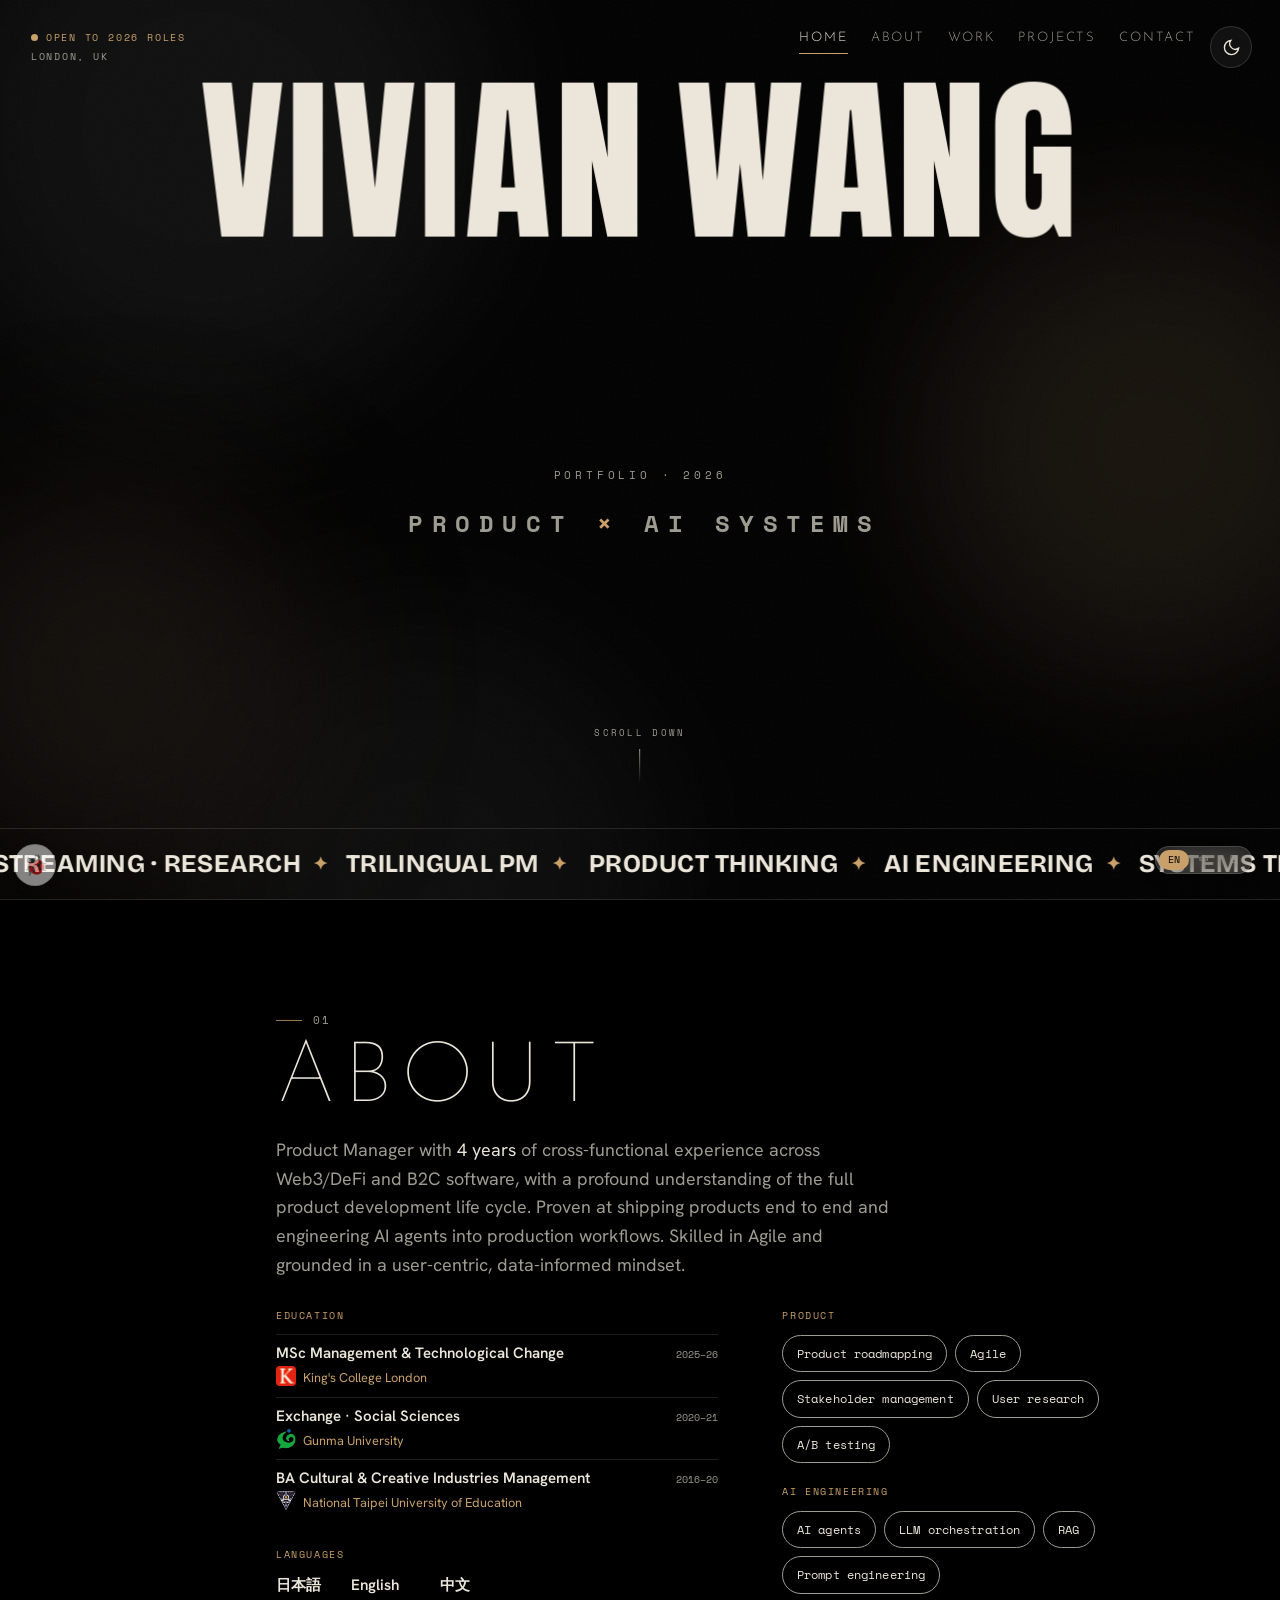
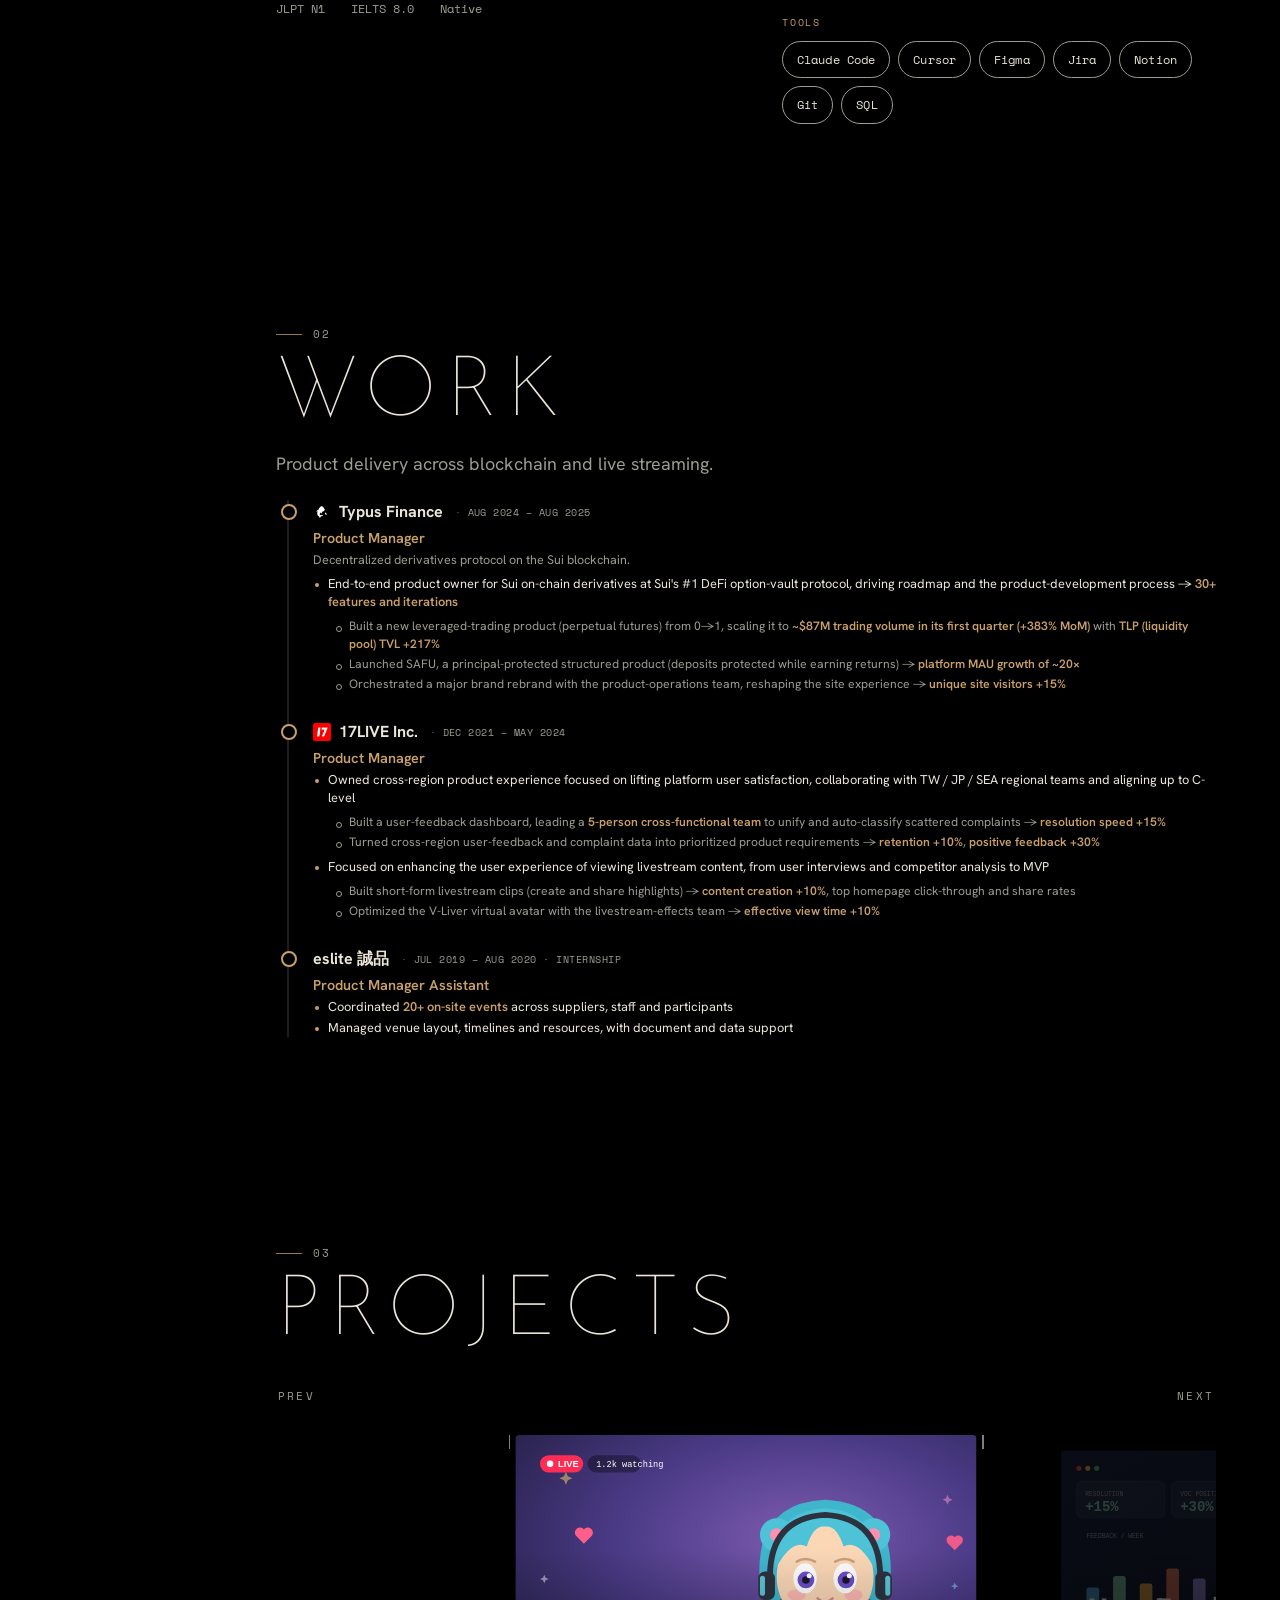
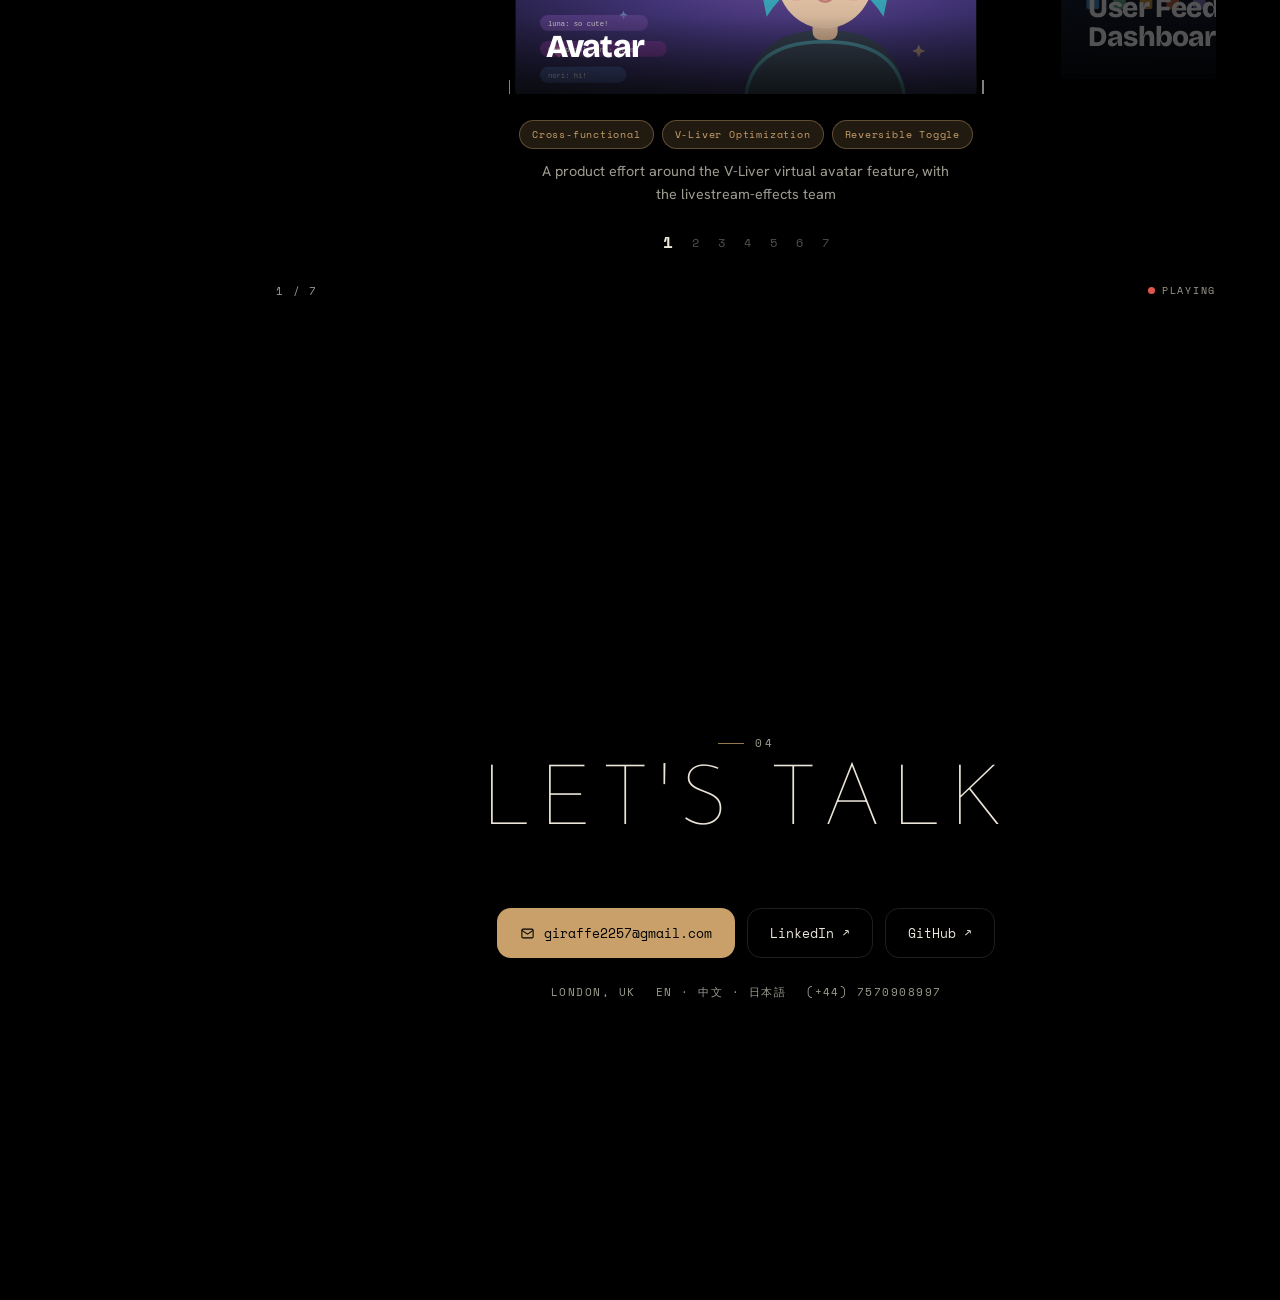
==== index.html @ 8392d5d9 "Initial commit: Vivian Wang portfolio site Co-Authored-By: Claude Opus 4.8 (1M context) <noreply@ant" ====
<!DOCTYPE html>
<html lang="en">
<head>
<meta charset="UTF-8" />
<meta http-equiv="refresh" content="0; url=index-c.html" />
<link rel="canonical" href="index-c.html" />
<title>Vivian Wang — Product Manager</title>
<script>location.replace('index-c.html' + location.search + location.hash);</script>
</head>
<body>
<p>Redirecting to <a href="index-c.html">Vivian Wang · Portfolio</a>…</p>
</body>
</html>
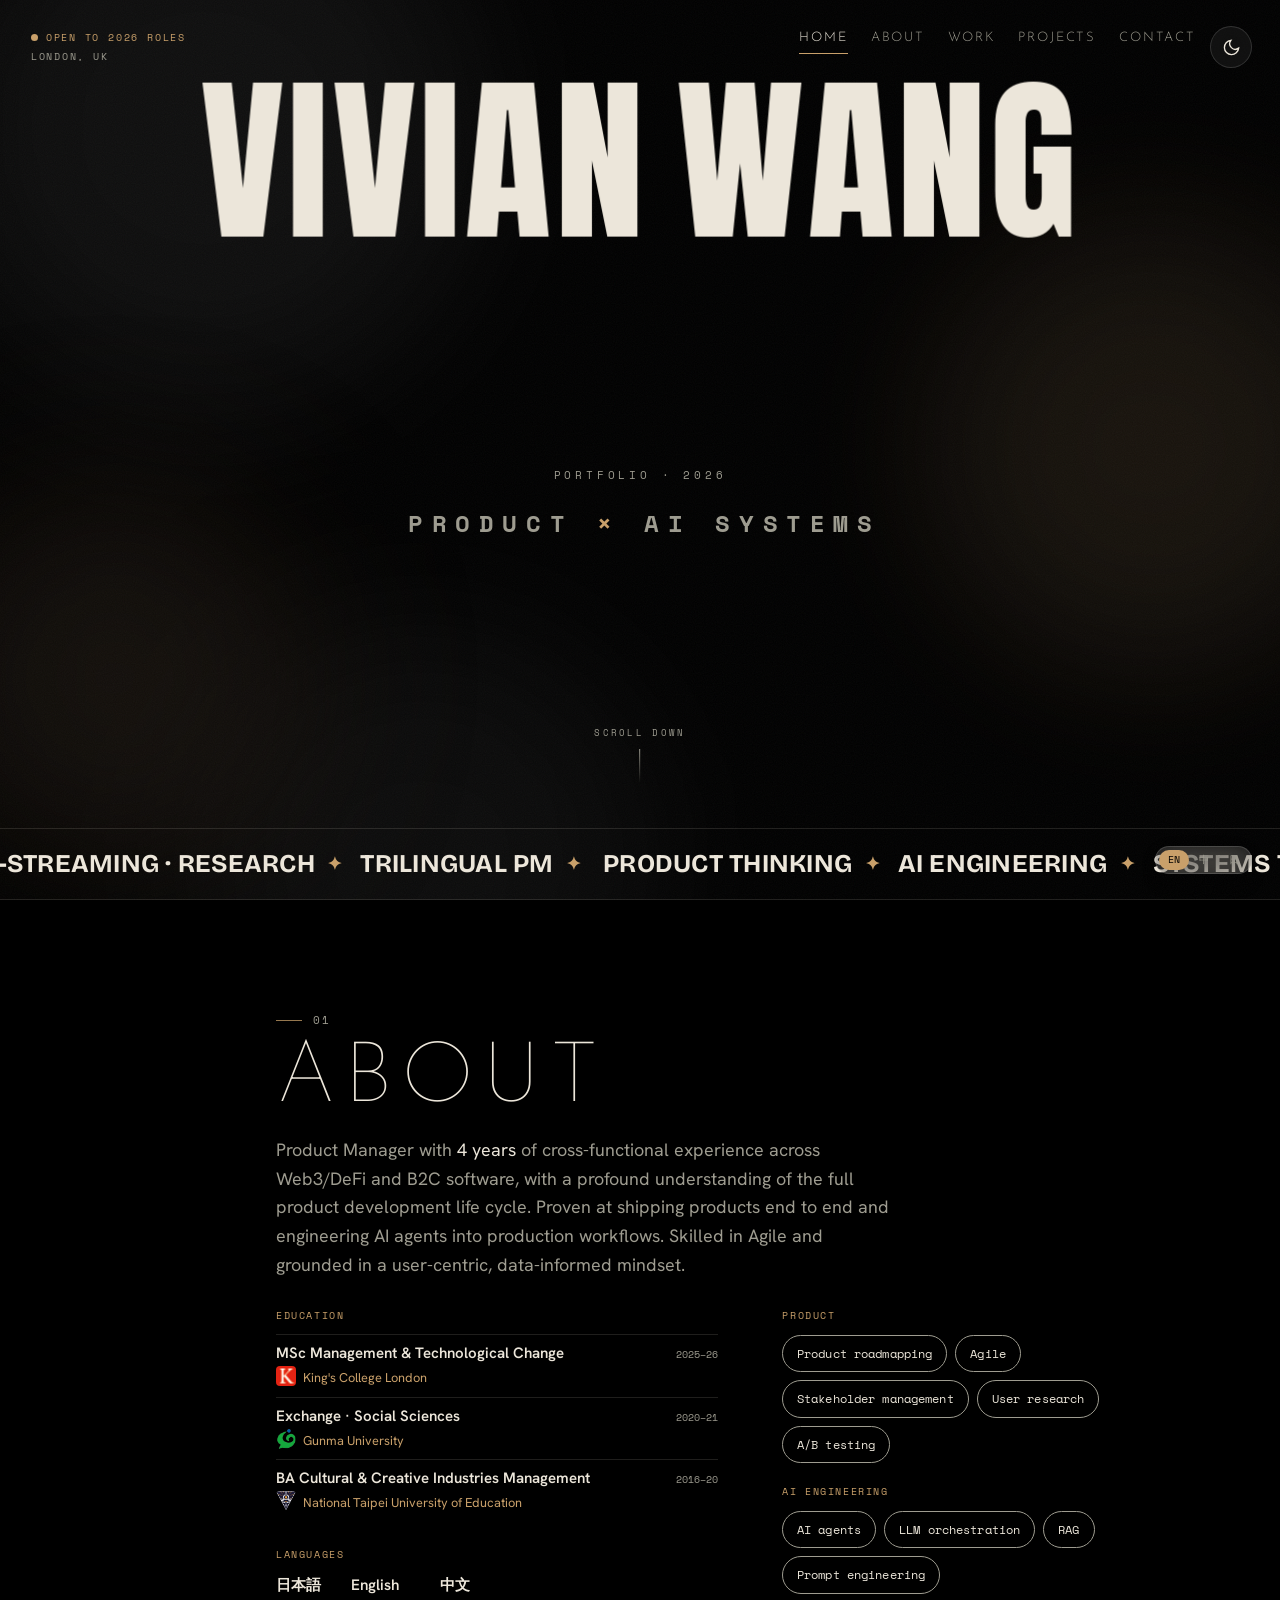
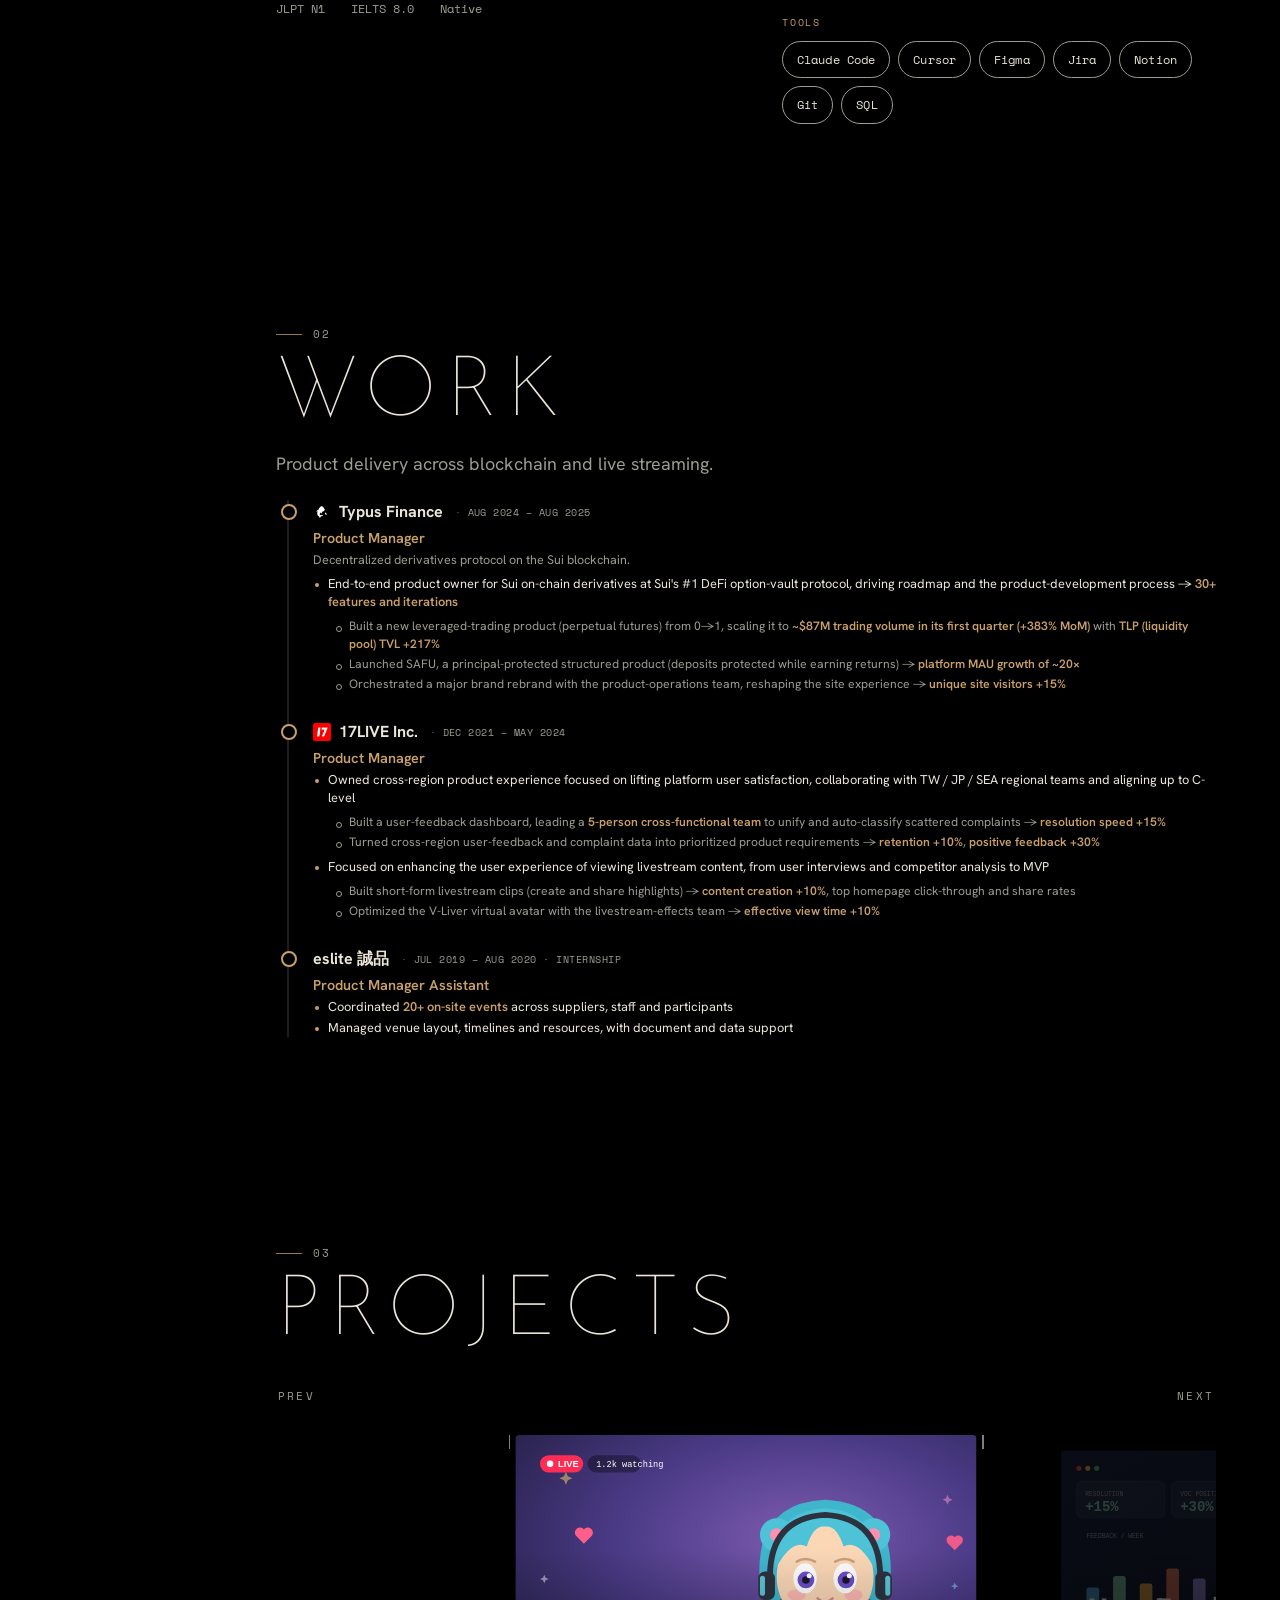
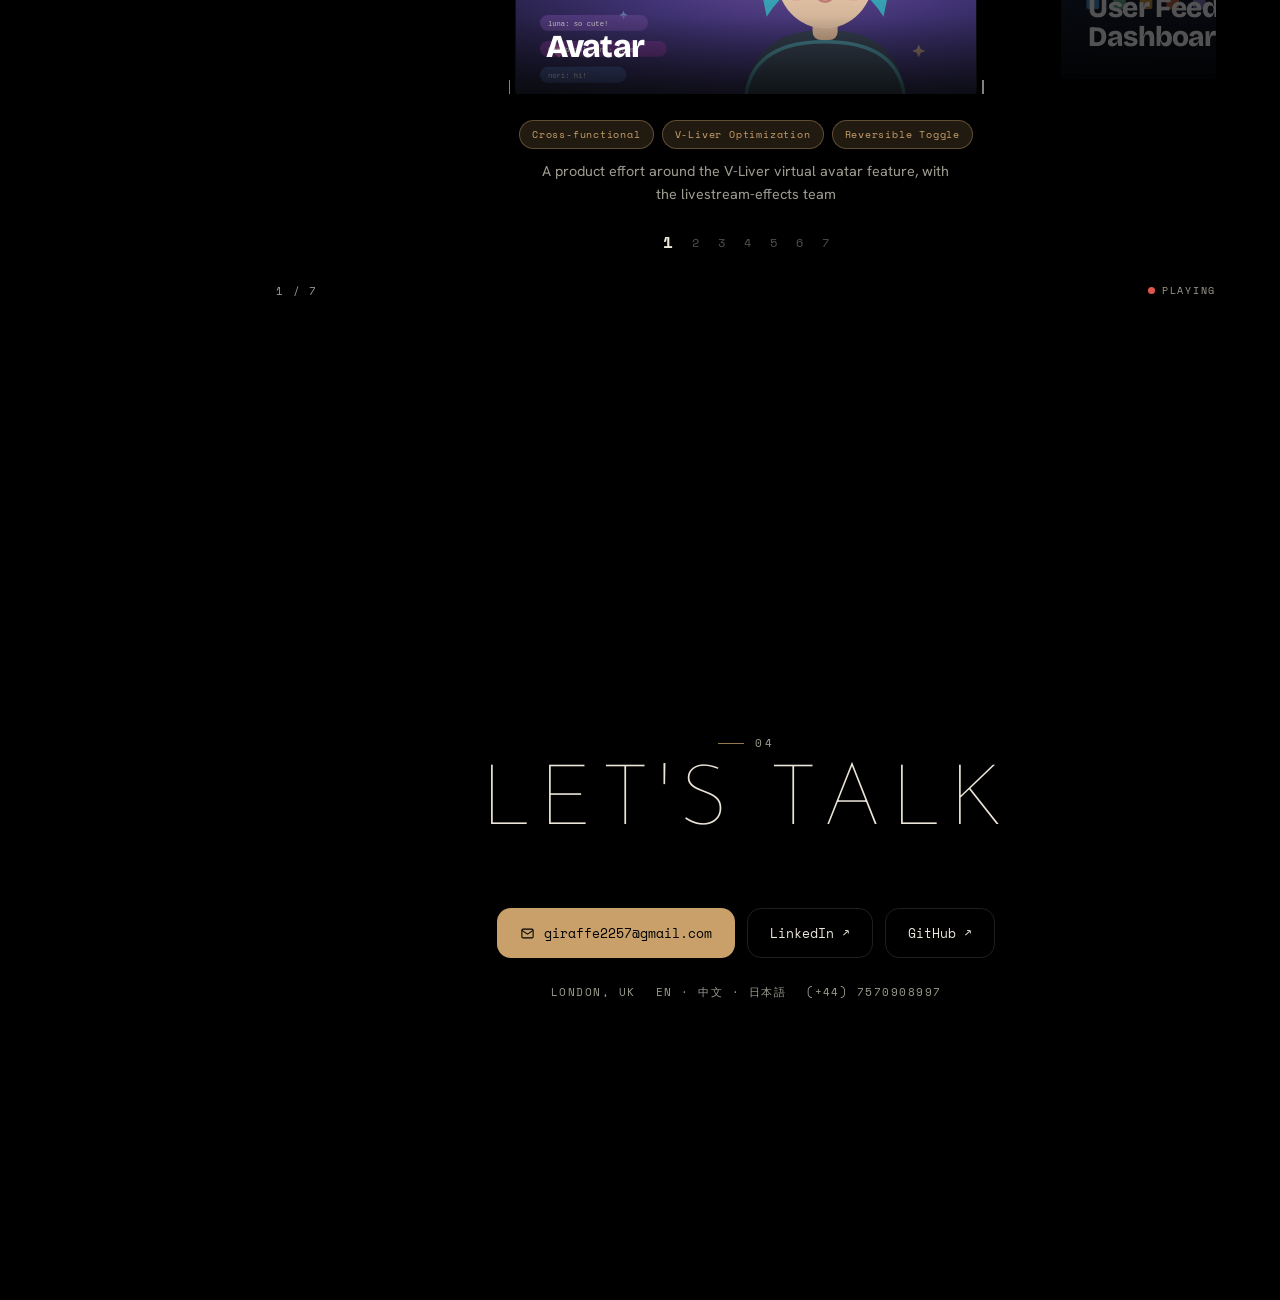
==== commit 02984f0a: "Serve homepage at clean root URL (index.html = home; index-c.html redirects) Co-Authored-By: Claude " ====
--- a/index.html
+++ b/index.html
@@ -2,12 +2,224 @@
 <html lang="en">
 <head>
 <meta charset="UTF-8" />
-<meta http-equiv="refresh" content="0; url=index-c.html" />
-<link rel="canonical" href="index-c.html" />
-<title>Vivian Wang — Product Manager</title>
-<script>location.replace('index-c.html' + location.search + location.hash);</script>
+<meta name="viewport" content="width=device-width, initial-scale=1.0" />
+<title>Vivian Wang — Product Manager · Variant C · Balance</title>
+<link rel="preconnect" href="https://fonts.googleapis.com" />
+<link rel="preconnect" href="https://fonts.gstatic.com" crossorigin />
+<link href="https://fonts.googleapis.com/css2?family=Anton&family=Bricolage+Grotesque:opsz,wght@12..96,400..800&family=Hanken+Grotesk:wght@400;500;600&family=Josefin+Sans:wght@100;200;300;400;500&family=Space+Mono:wght@400;700&display=swap" rel="stylesheet" />
+<link rel="stylesheet" href="styles.css" />
+<style>
+/* ===== Variant C — BALANCE shell + editorial kinetic home hero =====
+   Massive Anton title reveals dead-centre, settles to the very top as a structural header,
+   with a per-letter dual-layer slot-machine flip on hover (interruptible, expo easing).
+   Below: subtitle + an infinite bottom marquee. Vanilla CSS/JS, no build step.
+   Previous home heroes preserved as index-c.home*.backup.html */
+body.vc{ --mono:"Space Mono",monospace; --paper:#000000; --paper2:#0B0B0B;
+  --b1:#161616; --b2:#241c12; --b3:#121212; --b4:#1e1710; --blob-op:.7; --blob-blur:82px; }
+body.vc[data-theme="fog"]{ --paper:#EBEAE4; --paper2:#E1DFD7; --ink:#16181A; --ink-soft:#6E6E66;
+  --line:rgba(20,20,18,.16); --accent:#9C6B33; --accent-soft:rgba(156,107,51,.14);
+  --glass:rgba(255,255,255,.5); --glass-line:rgba(20,20,18,.12);
+  --b1:#dcd6c8; --b2:#e1d4c0; --b3:#d9d7cd; --b4:#e3d9cc; --blob-op:.5; }
+
+.vc .hero.vhero{--hx:clamp(14px,2.4vw,34px);
+  min-height:100vh;display:flex;flex-direction:column;position:relative;
+  padding:clamp(54px,8vh,84px) var(--hx) 0;max-width:none;overflow:hidden}
+
+/* corner metadata (top-left); nav lives top-right via the .nav-top sidebar */
+.vc .vh-top{position:absolute;top:clamp(18px,3.4vh,30px);left:var(--hx);z-index:4;
+  display:flex;flex-direction:column;align-items:flex-start;gap:4px;
+  font-family:var(--mono);font-size:.62rem;letter-spacing:.18em;text-transform:uppercase;color:var(--ink-soft);
+  opacity:0;transform:translateY(20px);animation:vhUiIn .8s cubic-bezier(.16,.8,.3,1) forwards .15s}
+.vc .vh-top .avail{display:flex;align-items:center;gap:8px;color:var(--accent)}
+.vc .vh-top .avail::before{content:"";width:7px;height:7px;border-radius:50%;background:var(--accent);
+  box-shadow:0 0 0 0 var(--accent);animation:pulse 2.4s infinite}
+
+/* ===== massive title: reveals centred (--cy), settles to the top ===== */
+.vc .vh-head{transform:translateY(var(--cy,34vh));transition:transform 1.1s cubic-bezier(.16,1,.3,1);
+  will-change:transform}
+body.vc.vh-settled .vh-head{transform:translateY(0)}
+.vc .vh-name{font-family:"Anton",sans-serif;font-weight:400;
+  font-size:clamp(2.6rem,14vw,18rem);line-height:.9;letter-spacing:.02em;text-transform:uppercase;
+  color:var(--ink);margin:0;white-space:nowrap;text-align:center;cursor:default;width:100%}
+
+/* split letters: HORIZONTAL entrance wipe (.ltr-up) + side-by-side roll-left flip on hover (.ltr-roll) */
+.vc .split{display:inline-block}
+.vc .ltr{position:relative;display:inline-block;overflow:hidden;vertical-align:top;height:1em;line-height:1}
+.vc .ltr-up{display:block;transform:translateX(115%);
+  animation:vhLtrIn 1.30s cubic-bezier(.215,.61,.355,1) both;animation-delay:calc(var(--i)*.09s + .2s)}
+.vc .ltr-roll{position:relative;display:inline-block;white-space:nowrap;will-change:transform;
+  transform:translateX(0);transition:transform 0s}   /* leave: snap back instantly & invisibly (twin≡original) → only the hovered letter ever visibly moves */
+.vc .ltr-roll > span{display:inline-block;height:1em;line-height:1}
+.vc .ltr-roll > span + span{position:absolute;left:100%;top:0}   /* twin sits just to the right, clipped by the mask */
+/* hover: ONLY the letter under the cursor rolls, always leftward; on leave it resets with no reverse animation */
+.vc .ltr:hover .ltr-roll{transform:translateX(-100%);transition:transform .6s cubic-bezier(.2,.7,.3,1)}
+.vc .ltr-sp{display:inline-block;width:.16em}
+@keyframes vhLtrIn{to{transform:translateX(0)}}
+@keyframes vhUiIn{to{opacity:1;transform:none}}
+
+/* ===== mid: eyebrow + subtitle, centred in the space under the settled title ===== */
+.vc .vh-mid{flex:1;display:flex;flex-direction:column;align-items:center;justify-content:center;text-align:center;
+  gap:clamp(13px,2.4vh,26px);padding:clamp(20px,4vh,50px) var(--hx) clamp(70px,12vh,130px)}
+.vc .vh-eyebrow{font-family:var(--mono);font-size:.7rem;letter-spacing:.34em;text-transform:uppercase;color:var(--ink-soft);
+  opacity:0;transition:opacity .8s ease}
+.vc .vh-sub{font-family:var(--mono);font-weight:700;font-size:clamp(.95rem,2.1vw,1.5rem);letter-spacing:.36em;
+  text-transform:uppercase;color:var(--ink-soft);padding-left:.36em;opacity:0;transition:opacity .8s ease}
+.vc .vh-sub b{color:var(--accent);font-weight:700}
+body.vc.vh-settled .vh-eyebrow{opacity:1;transition-delay:.5s}
+body.vc.vh-settled .vh-sub{opacity:1;transition-delay:.62s}
+
+/* bottom-centre scroll indicator (sits just above the marquee) */
+.vc .vh-scroll{position:absolute;left:50%;bottom:clamp(82px,13vh,140px);transform:translateX(-50%);z-index:4;
+  display:flex;flex-direction:column;align-items:center;gap:9px;
+  font-family:var(--mono);font-size:.56rem;letter-spacing:.26em;text-transform:uppercase;color:var(--ink-soft);
+  opacity:0;transition:opacity .8s ease}
+body.vc.vh-settled .vh-scroll{opacity:1;transition-delay:.7s}
+.vc .vh-scroll .ln{width:1px;height:34px;background:linear-gradient(var(--ink-soft),transparent);position:relative;overflow:hidden}
+.vc .vh-scroll .ln::after{content:"";position:absolute;top:-45%;left:0;width:1px;height:45%;background:var(--accent);
+  animation:vhScrollLn 1.8s cubic-bezier(.7,0,.3,1) infinite}
+@keyframes vhScrollLn{0%{top:-45%}60%,100%{top:100%}}
+
+/* ===== infinite bottom marquee (speed responds to scroll velocity) ===== */
+.vc .vh-marquee{margin:0 calc(-1*var(--hx));border-top:1px solid var(--line);border-bottom:1px solid var(--line);
+  overflow:hidden;white-space:nowrap;padding:15px 0;opacity:0;transition:opacity .9s ease}
+body.vc.vh-settled .vh-marquee{opacity:1;transition-delay:.78s}
+.vc .vh-mq-track{display:inline-block;will-change:transform}
+.vc .vh-mq-item{display:inline-block;font-family:"Bricolage Grotesque",sans-serif;font-weight:700;
+  font-size:clamp(1rem,2vw,1.7rem);letter-spacing:.01em;text-transform:uppercase;color:var(--ink);
+  padding:0 .1em;transition:color .3s,letter-spacing .3s}
+.vc .vh-mq-item .sep{color:var(--accent);margin:0 .7em;font-size:.7em;vertical-align:.12em}
+.vc .vh-mq-item:hover{color:var(--accent);letter-spacing:.06em}
+
+/* home: nav top-right; reverts to the left sidebar once scrolled to About */
+.sidebar{transition:opacity .3s ease}
+@media(min-width:881px){
+  body.vc.nav-top .sidebar{top:24px;left:auto;right:84px;bottom:auto;width:auto;height:auto;
+    flex-direction:row;align-items:center;gap:clamp(14px,1.8vw,26px);background:none;border:none;padding:0}
+  body.vc.nav-top .snav{flex-direction:row;gap:clamp(14px,1.8vw,24px);margin:0}
+  body.vc.nav-top .snav a{padding:4px 0;font-size:.82rem}
+  body.vc.nav-top .snav a i{display:none}
+  body.vc.nav-top .snav a::after{bottom:-2px}
+  body.vc.nav-top .snav a:hover::after,body.vc.nav-top .snav a.cur::after{width:100%}
+  body.vc.nav-top .socials{display:none}
+  body.vc.nav-top.has-sidebar .hero.vhero{margin-left:0}
+}
+
+@media(max-width:880px){
+  .vc .hero.vhero{padding-top:74px}
+  .vc .vh-name{font-size:clamp(2.4rem,15vw,6rem)}
+  .vc .vh-sub{letter-spacing:.3em}
+}
+@media(prefers-reduced-motion:reduce){
+  .vc .ltr-up,.vc .vh-top,.vc .vh-eyebrow,.vc .vh-sub,.vc .vh-scroll,.vc .vh-marquee{animation:none!important;opacity:1!important;transform:none!important}
+  .vc .vh-head{transform:none!important}
+  /* fix #3: never leave reveal-gated content invisible for reduced-motion users */
+  .r{opacity:1!important;transform:none!important}
+}
+</style>
 </head>
-<body>
-<p>Redirecting to <a href="index-c.html">Vivian Wang · Portfolio</a>…</p>
+<body data-page="home" class="vc">
+
+<section class="hero vhero">
+  <div class="vh-top">
+    <span class="avail" data-i18n="hero.avail">Open to 2026 roles</span>
+    <span data-i18n="hero.loc">London, UK</span>
+  </div>
+
+  <div class="vh-head">
+    <h1 class="vh-name split" data-split>Vivian Wang</h1>
+  </div>
+
+  <div class="vh-mid">
+    <div class="vh-eyebrow" data-i18n="hero.eyebrow">Portfolio · 2026</div>
+    <div class="vh-sub" data-i18n-html="hero.sub">Product <b>×</b> AI Systems</div>
+  </div>
+
+  <div class="vh-scroll">
+    <span data-i18n="hero.scroll">Scroll Down</span>
+    <span class="ln"></span>
+  </div>
+
+  <div class="vh-marquee" aria-hidden="true">
+    <div class="vh-mq-track" id="vhTrack">
+      <span class="vh-mq-item"><span data-i18n="mq.1">Product thinking</span><span class="sep">✦</span></span><span class="vh-mq-item"><span data-i18n="mq.2">AI engineering</span><span class="sep">✦</span></span><span class="vh-mq-item"><span data-i18n="mq.3">Systems that ship</span><span class="sep">✦</span></span><span class="vh-mq-item"><span data-i18n="mq.4">From prompting to production</span><span class="sep">✦</span></span><span class="vh-mq-item"><span data-i18n="mq.5">DeFi · Live-streaming · Research</span><span class="sep">✦</span></span><span class="vh-mq-item"><span data-i18n="mq.6">Trilingual PM</span><span class="sep">✦</span></span>
+    </div>
+  </div>
+</section>
+
+<script>
+/* hero choreography: own everything, keep app.js from double-revealing the hero */
+(function(){
+  var hero=document.querySelector('.hero.vhero');
+  if(hero) hero.dataset.rev='1';   // app.js reveal() will skip this section
+
+  /* split-text: entrance clip reveal + dual-layer slot-machine flip on hover (per letter) */
+  document.querySelectorAll('[data-split]').forEach(function(el){
+    var text=el.textContent; el.textContent=''; var i=0;
+    [].forEach.call(text, function(ch){
+      if(ch===' '){ var sp=document.createElement('span'); sp.className='ltr-sp'; el.appendChild(sp); return; }
+      var o=document.createElement('span'); o.className='ltr';
+      var up=document.createElement('span'); up.className='ltr-up'; up.style.setProperty('--i', i);
+      var roll=document.createElement('span'); roll.className='ltr-roll';
+      var a=document.createElement('span'); a.textContent=ch;   // layer A (default)
+      var b=document.createElement('span'); b.textContent=ch;   // layer B (clone, below)
+      roll.appendChild(a); roll.appendChild(b); up.appendChild(roll); o.appendChild(up); el.appendChild(o);
+      i++;
+    });
+  });
+
+  /* measure the centre offset (no transition while measuring), then settle to the top */
+  var head=document.querySelector('.vh-head');
+  function setCenter(){
+    if(!head || document.body.classList.contains('vh-settled')) return;
+    var prev=head.style.transition; head.style.transition='none';
+    head.style.setProperty('--cy','0px');
+    var r=head.getBoundingClientRect();
+    var cy=Math.max(0,(window.innerHeight - r.height)/2 - r.top);
+    head.style.setProperty('--cy', cy+'px');
+    void head.offsetWidth;
+    head.style.transition=prev||'';
+  }
+  requestAnimationFrame(setCenter);
+  if(document.fonts && document.fonts.ready) document.fonts.ready.then(setCenter);
+  setTimeout(function(){ document.body.classList.add('vh-settled'); }, 1700);   // after letters finish revealing
+
+  /* infinite marquee, speed responds to scroll velocity */
+  var track=document.getElementById('vhTrack');
+  if(track){
+    track.innerHTML += track.innerHTML;
+    var halfW=0, x=0, base=0.55, boost=0, paused=false;
+    function measure(){ halfW=track.scrollWidth/2; }
+    measure();
+    if(document.fonts && document.fonts.ready) document.fonts.ready.then(measure);
+    window.addEventListener('resize', measure);
+    var mq=track.parentElement;
+    mq.addEventListener('mouseenter', function(){ paused=true; });
+    mq.addEventListener('mouseleave', function(){ paused=false; });
+    window.addEventListener('wheel', function(e){ boost=Math.max(-10,Math.min(10, boost + e.deltaY*0.02)); }, {passive:true});
+    function frame(){
+      if(!paused){ x -= (base + Math.abs(boost)); if(halfW && -x>=halfW) x+=halfW; track.style.transform='translateX('+x+'px)'; }
+      boost*=0.9;
+      requestAnimationFrame(frame);
+    }
+    requestAnimationFrame(frame);
+  }
+
+  /* nav: top-right while the home hero is in view, back to the left sidebar past it */
+  function navScroll(){
+    var h=(document.getElementById('home')||hero); if(!h) return;
+    if(window.scrollY < h.offsetHeight - 130) document.body.classList.add('nav-top');
+    else document.body.classList.remove('nav-top');
+  }
+  document.body.classList.add('nav-top');
+  window.addEventListener('scroll', navScroll, {passive:true});
+  window.addEventListener('resize', navScroll);
+  setTimeout(navScroll, 0);
+})();
+</script>
+
+<script src="cases.js"></script>
+<script src="i18n.js"></script>
+<script src="app.js"></script>
+
 </body>
 </html>
--- a/styles.css
+++ b/styles.css
@@ -0,0 +1,780 @@
+/* ============ THEMES (default = Dusk) ============ */
+:root{
+  --paper:#171C19; --paper2:#1F2622; --ink:#ECE6DA; --ink-soft:#9E9C90;
+  --line:rgba(236,230,218,.13); --accent:#C9A06A; --accent-soft:rgba(201,160,106,.16);
+  --glass:rgba(255,255,255,.055); --glass-line:rgba(255,255,255,.14);
+  --shadow:0 28px 70px -28px rgba(0,0,0,.6);
+  --b1:#33473F; --b2:#4A3D31; --b3:#3C4438; --b4:#403747; --blob-op:.55; --blob-blur:74px;
+  --logo-bg:rgba(255,255,255,.92);
+  --mono:"Space Mono",monospace;
+}
+[data-theme="fog"]{
+  --paper:#ECEFF1; --paper2:#E3E8EB; --ink:#1C2024; --ink-soft:#5A626A;
+  --line:rgba(28,32,36,.10); --accent:#41607A; --accent-soft:rgba(65,96,122,.12);
+  --glass:rgba(255,255,255,.46); --glass-line:rgba(255,255,255,.6);
+  --shadow:0 22px 60px -26px rgba(28,32,36,.30);
+  --b1:#AEBDC6; --b2:#C6CBD1; --b3:#B4C2BD; --b4:#C8C1CB; --blob-op:.5; --blob-blur:70px;
+  --logo-bg:rgba(255,255,255,.92);
+}
+[data-theme="dawn"]{
+  --paper:#F2EEE9; --paper2:#EBE5DC; --ink:#2A2622; --ink-soft:#6B6258;
+  --line:rgba(42,38,34,.10); --accent:#6E5A52; --accent-soft:rgba(110,90,82,.12);
+  --glass:rgba(255,255,255,.42); --glass-line:rgba(255,255,255,.58);
+  --shadow:0 22px 60px -26px rgba(42,38,34,.26);
+  --b1:#A6B7BE; --b2:#D8BBA2; --b3:#B3C0A6; --b4:#CBB1BB; --blob-op:.55; --blob-blur:70px;
+  --logo-bg:rgba(255,255,255,.9);
+}
+[data-theme="paper"]{
+  --paper:#EDE6D8; --paper2:#E5DBC8; --ink:#222019; --ink-soft:#6A6353;
+  --line:rgba(34,32,25,.12); --accent:#9C4A2E; --accent-soft:rgba(156,74,46,.12);
+  --glass:rgba(255,255,255,.4); --glass-line:rgba(255,255,255,.55);
+  --shadow:0 22px 60px -26px rgba(34,32,25,.28);
+  --b1:#CDB89A; --b2:#CBA98E; --b3:#B8BA9C; --b4:#C6AFA0; --blob-op:.5; --blob-blur:70px;
+  --logo-bg:rgba(255,255,255,.9);
+}
+
+*{margin:0;padding:0;box-sizing:border-box}
+html{scroll-behavior:smooth}
+body{font-family:"Hanken Grotesk",sans-serif;background:var(--paper);color:var(--ink);
+  line-height:1.55;-webkit-font-smoothing:antialiased;overflow-x:hidden;transition:background .5s,color .5s}
+a{color:inherit;text-decoration:none}
+::selection{background:var(--accent);color:var(--paper)}
+.serif-never{font-family:"Bricolage Grotesque",sans-serif} /* guard: never serif */
+
+/* ---- background ---- */
+.field{position:fixed;inset:0;z-index:-2;overflow:hidden;filter:saturate(.85)}
+.blob{position:absolute;border-radius:50%;filter:blur(var(--blob-blur));opacity:var(--blob-op);animation:drift 30s ease-in-out infinite}
+.blob:nth-child(1){width:44vw;height:44vw;background:var(--b1);top:-12vw;left:-6vw}
+.blob:nth-child(2){width:36vw;height:36vw;background:var(--b2);top:24vh;right:-8vw;animation-delay:-8s}
+.blob:nth-child(3){width:38vw;height:38vw;background:var(--b3);bottom:-16vw;left:14vw;animation-delay:-15s}
+.blob:nth-child(4){width:30vw;height:30vw;background:var(--b4);top:54vh;left:-6vw;animation-delay:-22s}
+@keyframes drift{0%,100%{transform:translate(0,0) scale(1)}33%{transform:translate(4vw,-3vh) scale(1.08)}66%{transform:translate(-3vw,4vh) scale(.95)}}
+.grain{position:fixed;inset:0;z-index:-1;opacity:.045;pointer-events:none;
+  background-image:url("data:image/svg+xml,%3Csvg xmlns='http://www.w3.org/2000/svg' width='120' height='120'%3E%3Cfilter id='n'%3E%3CfeTurbulence type='fractalNoise' baseFrequency='.9' numOctaves='2'/%3E%3C/filter%3E%3Crect width='100%25' height='100%25' filter='url(%23n)'/%3E%3C/svg%3E")}
+.glass{background:var(--glass);backdrop-filter:blur(24px) saturate(1.4);-webkit-backdrop-filter:blur(24px) saturate(1.4);border:1px solid var(--glass-line);box-shadow:var(--shadow)}
+
+/* ---- top bar ---- */
+.bar{position:fixed;top:0;left:0;right:0;z-index:40;display:flex;align-items:center;justify-content:space-between;padding:20px clamp(20px,4vw,46px)}
+.wordmark{font-family:"Bricolage Grotesque",sans-serif;font-weight:700;font-size:1.1rem;letter-spacing:-.01em;display:flex;align-items:center;gap:9px}
+.wordmark .cjk{font-weight:600;opacity:.72}
+.wordmark .dot{width:5px;height:5px;border-radius:50%;background:var(--accent)}
+.bar-right{display:flex;align-items:center;gap:16px}
+.bar-meta{font-family:"Space Mono",monospace;font-size:.7rem;letter-spacing:.16em;text-transform:uppercase;color:var(--ink-soft)}
+.menu-btn{display:flex;align-items:center;gap:9px;font-family:"Space Mono",monospace;font-size:.72rem;letter-spacing:.1em;text-transform:uppercase;cursor:pointer;background:none;border:none;color:var(--ink);padding:9px 14px;border-radius:12px;transition:.3s}
+.menu-btn:hover{background:var(--glass)}
+.menu-btn .bars{display:flex;flex-direction:column;gap:3px}
+.menu-btn .bars i{width:18px;height:1.5px;background:var(--ink);display:block}
+
+/* ---- left edge + drawer (hover to open) ---- */
+.edge{position:fixed;top:0;left:0;width:16px;height:100vh;z-index:55}
+.scrim{position:fixed;inset:0;z-index:60;background:rgba(8,10,9,.34);backdrop-filter:blur(3px);opacity:0;pointer-events:none;transition:.4s}
+.scrim.open{opacity:1;pointer-events:auto}
+.drawer{position:fixed;top:0;left:0;bottom:0;z-index:61;width:min(330px,82vw);transform:translateX(-104%);
+  transition:transform .5s cubic-bezier(.5,.05,.1,1);padding:32px 28px;display:flex;flex-direction:column;border-radius:0 28px 28px 0}
+.drawer.open{transform:translateX(0)}
+.drawer .dhead{display:flex;justify-content:space-between;align-items:center;margin-bottom:28px}
+.drawer .dhead .wm{font-family:"Bricolage Grotesque",sans-serif;font-weight:700;font-size:1rem}
+.drawer .close{background:none;border:none;cursor:pointer;color:var(--ink-soft);font-size:1.25rem;line-height:1}
+.drawer nav{display:flex;flex-direction:column;gap:2px;flex:1}
+.drawer nav a{display:flex;align-items:center;gap:14px;padding:14px 12px;border-radius:14px;transition:.3s}
+.drawer nav a:hover,.drawer nav a.cur{background:var(--glass);padding-left:20px}
+.drawer nav a.cur .dn{color:var(--accent)}
+.drawer nav a .di{font-family:"Space Mono",monospace;font-size:.7rem;color:var(--ink-soft);width:22px}
+.drawer nav a .dn{font-family:"Bricolage Grotesque",sans-serif;font-weight:700;font-size:1.28rem;letter-spacing:-.01em}
+.drawer .dfoot{font-family:"Space Mono",monospace;font-size:.66rem;color:var(--ink-soft);letter-spacing:.04em;line-height:1.8}
+.drawer .hint{font-family:"Space Mono",monospace;font-size:.58rem;color:var(--ink-soft);opacity:.7;letter-spacing:.08em;text-transform:uppercase;margin-top:6px}
+
+/* ---- theme switch ---- */
+.theme-switch{position:fixed;bottom:20px;right:20px;z-index:80;display:flex;align-items:center;gap:6px;padding:8px 10px 8px 14px;border-radius:16px}
+.theme-switch .tl{font-family:"Space Mono",monospace;font-size:.58rem;letter-spacing:.1em;text-transform:uppercase;color:var(--ink-soft);margin-right:2px}
+.theme-switch button{font-family:"Space Mono",monospace;font-size:.68rem;border:none;cursor:pointer;background:none;color:var(--ink-soft);padding:7px 10px;border-radius:10px;transition:.25s}
+.theme-switch button.on{background:var(--ink);color:var(--paper)}
+
+.r{opacity:0;transform:translateY(18px) scale(.97);
+  transition:opacity .6s ease, transform .6s cubic-bezier(.34,1.36,.5,1);
+  transition-delay:var(--d,0ms);will-change:opacity,transform}
+.r.in{opacity:1;transform:none}
+@media(prefers-reduced-motion:reduce){.r{opacity:1!important;transform:none!important;transition:none}}
+.eyebrow{font-family:"Space Mono",monospace;font-size:.72rem;letter-spacing:.2em;text-transform:uppercase;color:var(--accent);margin-bottom:22px;display:flex;align-items:center;gap:11px}
+.eyebrow::before{content:"";width:28px;height:1px;background:var(--accent);opacity:.6}
+
+/* ============ LANDING ============ */
+.hero{min-height:100vh;display:grid;grid-template-columns:1.15fr .85fr;gap:clamp(28px,5vw,72px);align-items:center;padding:120px clamp(20px,4vw,46px) 40px;max-width:1280px;margin:0 auto}
+.h1{font-family:"Bricolage Grotesque",sans-serif;font-weight:700;font-size:clamp(2.6rem,5.6vw,4.7rem);line-height:1.02;letter-spacing:-.03em;margin-bottom:28px}
+.h1 .em{color:var(--accent)}
+.lead{font-size:clamp(1.02rem,1.5vw,1.18rem);color:var(--ink-soft);max-width:44ch;margin-bottom:18px}
+.sig{font-size:.98rem;color:var(--ink);max-width:46ch;padding-left:16px;border-left:2px solid var(--accent);margin-bottom:36px}
+.sig .zh{display:block;margin-top:7px;font-size:.84rem;color:var(--ink-soft)}
+.worked .wl{font-family:"Space Mono",monospace;font-size:.62rem;letter-spacing:.18em;text-transform:uppercase;color:var(--ink-soft);margin-bottom:13px}
+.logos{display:flex;align-items:center;gap:10px;flex-wrap:wrap}
+.logos .lchip{display:flex;align-items:center;justify-content:center;height:40px;padding:0 14px;border-radius:12px;gap:8px;background:var(--logo-bg);border:1px solid rgba(0,0,0,.06)}
+.logos img{height:21px;width:auto;object-fit:contain;display:block}
+.logos .lname{font-family:"Space Mono",monospace;font-size:.66rem;letter-spacing:.02em;color:#3a3a3a}
+.portrait{position:relative;justify-self:center}
+.portrait .frame{position:relative;width:clamp(260px,30vw,360px);aspect-ratio:4/5;border-radius:30px;overflow:hidden;padding:10px}
+.portrait img.me{width:100%;height:100%;object-fit:cover;border-radius:22px;display:block}
+.halo{position:absolute;inset:-16%;z-index:-1;border-radius:50%;background:radial-gradient(circle at 50% 40%,var(--accent),transparent 60%);filter:blur(30px);opacity:.45}
+.pcard{position:absolute;bottom:-18px;left:-26px;padding:14px 18px;border-radius:18px;display:flex;flex-direction:column;gap:2px}
+.pcard2{position:absolute;top:-16px;right:-24px;padding:12px 16px;border-radius:16px}
+.pcard .n,.pcard2 .n{font-family:"Bricolage Grotesque",sans-serif;font-weight:700;font-size:1.2rem;line-height:1;color:var(--accent)}
+.pcard .l,.pcard2 .l{font-family:"Space Mono",monospace;font-size:.58rem;letter-spacing:.08em;text-transform:uppercase;color:var(--ink-soft)}
+.menu-sec{max-width:1280px;margin:0 auto;padding:30px clamp(20px,4vw,46px) 80px}
+.menu-rule{height:1px;background:var(--line);margin-bottom:8px}
+.mrow{display:grid;grid-template-columns:46px 36px 1fr auto;align-items:center;gap:20px;padding:24px 10px;border-bottom:1px solid var(--line);transition:padding .45s cubic-bezier(.2,.7,.2,1),background .4s;border-radius:14px}
+.mrow:hover{padding-left:26px;padding-right:26px;background:var(--glass)}
+.mrow .idx{font-family:"Space Mono",monospace;font-size:.74rem;color:var(--ink-soft)}
+.mrow:hover .idx{color:var(--accent)}
+.mrow .ico{width:24px;height:24px;color:var(--accent)}
+.mrow .ico svg{width:100%;height:100%;fill:none;stroke:currentColor;stroke-width:1.6;stroke-linecap:round;stroke-linejoin:round}
+.mrow .mname{font-family:"Bricolage Grotesque",sans-serif;font-weight:700;font-size:clamp(1.8rem,4.4vw,3.1rem);line-height:1;letter-spacing:-.025em;text-transform:uppercase}
+.mrow .mdesc{font-size:.86rem;color:var(--ink-soft);text-align:right;max-width:30ch;justify-self:end}
+.mrow .marrow{font-family:"Space Mono",monospace;font-size:1.4rem;color:var(--ink-soft);transform:translateX(-6px);opacity:.5;transition:.45s cubic-bezier(.2,.7,.2,1)}
+.mrow:hover .marrow{transform:translateX(0);opacity:1;color:var(--accent)}
+
+/* ============ INNER PAGES ============ */
+.page{max-width:1080px;margin:0 auto;padding:140px clamp(20px,4vw,46px) 110px}
+.ph{margin-bottom:56px}
+.ptitle{font-family:"Bricolage Grotesque",sans-serif;font-weight:800;font-size:clamp(2.6rem,7.5vw,5.4rem);line-height:.96;letter-spacing:-.035em;text-transform:uppercase}
+.ptitle .em{color:var(--accent)}
+.lede{font-size:clamp(1.05rem,1.7vw,1.3rem);color:var(--ink-soft);max-width:56ch;margin-top:24px}
+
+/* about */
+.about{display:grid;grid-template-columns:.85fr 1.25fr;gap:clamp(28px,4vw,56px);align-items:start}
+.about .side{display:flex;flex-direction:column;gap:20px}
+.about .me{width:100%;aspect-ratio:4/5;object-fit:cover;border-radius:22px;display:block}
+.schools{display:flex;align-items:center;gap:8px;flex-wrap:wrap}
+.schools .lchip{display:flex;align-items:center;justify-content:center;height:38px;padding:0 12px;border-radius:11px;background:var(--logo-bg);border:1px solid rgba(0,0,0,.06)}
+.schools img{height:22px;width:auto;object-fit:contain}
+.prose p{color:var(--ink-soft);max-width:60ch;font-size:1.06rem}
+.prose p+p{margin-top:16px}
+.prose .em{color:var(--accent);font-style:normal}
+.spec{margin-top:30px}
+.spec .row{display:grid;grid-template-columns:130px 1fr;gap:20px;padding:18px 0;border-top:1px solid var(--line)}
+.spec .k{font-family:"Space Mono",monospace;font-size:.66rem;letter-spacing:.14em;text-transform:uppercase;color:var(--accent);padding-top:3px}
+.spec .v{font-size:1rem}.spec .v b{font-weight:600}
+.spec .v small{color:var(--ink-soft)}
+
+/* experience timeline */
+.tl{position:relative;padding-left:34px;margin-top:10px}
+.tl::before{content:"";position:absolute;left:6px;top:10px;bottom:10px;width:1px;background:var(--line)}
+.tl-item{position:relative;margin-bottom:54px}
+.tl-item:last-child{margin-bottom:0}
+.tl-item::before{content:"";position:absolute;left:-32px;top:7px;width:13px;height:13px;border-radius:50%;background:var(--paper);border:2px solid var(--accent)}
+.tl-when{font-family:"Space Mono",monospace;font-size:.74rem;letter-spacing:.04em;color:var(--ink-soft);margin-bottom:12px}
+.tl-head{display:flex;align-items:center;gap:14px;margin-bottom:6px;flex-wrap:wrap}
+.tl-head .clogo{height:30px;display:flex;align-items:center;justify-content:center;padding:0;background:transparent;border:none}
+.tl-head .clogo img{height:20px;width:auto;object-fit:contain}
+.tl-item h3{font-family:"Bricolage Grotesque",sans-serif;font-weight:700;font-size:1.7rem;letter-spacing:-.01em}
+.tl-role{font-family:"Space Mono",monospace;font-size:.82rem;color:var(--accent);letter-spacing:.03em;margin-bottom:14px}
+.tl-item p{color:var(--ink-soft);max-width:62ch}
+.metrics{display:flex;gap:40px;flex-wrap:wrap;margin-top:22px}
+.metric .n{font-family:"Bricolage Grotesque",sans-serif;font-weight:800;font-size:1.9rem;line-height:1;color:var(--accent)}
+.metric .l{font-family:"Space Mono",monospace;font-size:.64rem;text-transform:uppercase;letter-spacing:.1em;color:var(--ink-soft);margin-top:6px}
+
+/* side projects */
+.projects{display:flex;flex-direction:column;gap:24px;margin-top:6px}
+.pblock{border:1px solid var(--line);border-radius:24px;padding:clamp(28px,3.4vw,44px);position:relative;overflow:hidden}
+.pblock .ptag{font-family:"Space Mono",monospace;font-size:.64rem;letter-spacing:.14em;text-transform:uppercase;color:var(--accent);margin-bottom:16px}
+.pblock h3{font-family:"Bricolage Grotesque",sans-serif;font-weight:700;font-size:clamp(1.6rem,3vw,2.3rem);line-height:1.04;letter-spacing:-.02em;max-width:20ch;margin-bottom:24px}
+.pgrid{display:grid;grid-template-columns:1fr 1fr;gap:26px}
+.pstep{margin-bottom:14px}
+.pstep .lab{font-family:"Space Mono",monospace;font-size:.62rem;letter-spacing:.14em;text-transform:uppercase;color:var(--ink-soft);margin-bottom:4px}
+.pstep p{font-size:.97rem;color:var(--ink)}
+.pstep .em{color:var(--accent)}
+.readout{border:1px solid var(--line);border-radius:16px;padding:22px;background:var(--accent-soft);font-family:"Space Mono",monospace;display:flex;flex-direction:column;gap:14px;align-self:start}
+.readout .rline{display:flex;justify-content:space-between;align-items:baseline;gap:16px}
+.readout .rk{font-size:.66rem;letter-spacing:.08em;text-transform:uppercase;color:var(--ink-soft)}
+.readout .rv{font-family:"Bricolage Grotesque",sans-serif;font-weight:800;font-size:1.5rem;color:var(--accent);line-height:1}
+.chips{display:flex;flex-wrap:wrap;gap:7px;margin-top:8px}
+.chip{font-family:"Space Mono",monospace;font-size:.66rem;padding:6px 12px;border-radius:20px;border:1px solid var(--line);color:var(--ink-soft)}
+
+/* contact */
+.contact{min-height:64vh;display:flex;flex-direction:column;justify-content:center;text-align:center}
+.contact .ptitle{margin:0 auto}
+.links{display:flex;gap:14px;justify-content:center;flex-wrap:wrap;margin-top:40px}
+.links a{font-family:"Space Mono",monospace;font-size:.86rem;padding:16px 26px;border-radius:16px;border:1px solid var(--glass-line);transition:transform .35s,background .3s}
+.links a:hover{transform:translateY(-3px);background:var(--glass)}
+.links a.primary{background:var(--accent);color:var(--paper);border-color:transparent}
+
+/* ============================================================
+   KENTO-STYLE SIDEBAR + NEW HERO (overrides above)
+   ============================================================ */
+:root{ --display:"Josefin Sans",sans-serif; --sbw:212px; }
+
+/* ---- fixed left sidebar ---- */
+.sidebar{position:fixed;top:0;left:0;bottom:0;z-index:50;width:var(--sbw);
+  display:flex;flex-direction:column;padding:34px 28px;
+  border-right:1px solid var(--line);background:transparent}
+.sb-mark{font-family:var(--display);font-weight:400;font-size:1.02rem;letter-spacing:.04em;line-height:1.3;display:flex;flex-direction:column}
+.sb-mark .cjk{font-size:.8rem;color:var(--ink-soft);letter-spacing:.16em;margin-top:2px}
+.snav{display:flex;flex-direction:column;gap:3px;margin-top:6px}
+.snav a{display:flex;align-items:baseline;gap:10px;padding:8px 0;font-family:var(--display);
+  font-weight:300;font-size:1.18rem;letter-spacing:.14em;text-transform:uppercase;color:var(--ink-soft);
+  position:relative;transition:.3s;width:max-content}
+.snav a i{font-family:var(--mono);font-style:normal;font-size:.6rem;color:var(--ink-soft);opacity:.5;letter-spacing:0}
+.snav a::after{content:"";position:absolute;left:0;bottom:2px;height:1px;width:0;background:currentColor;transition:width .4s cubic-bezier(.2,.7,.2,1)}
+.snav a:hover{color:var(--ink)}
+.snav a:hover::after{width:calc(100% - 26px)}
+.snav a.cur{color:var(--ink)}
+.snav a.cur::after{width:calc(100% - 26px);background:var(--accent)}
+.socials{display:flex;gap:14px;margin-top:auto;padding-top:24px}
+.socials a{width:20px;height:20px;color:var(--ink-soft);transition:.25s}
+.socials a:hover{color:var(--accent);transform:translateY(-2px)}
+.socials svg{width:100%;height:100%}
+.sb-foot{font-family:var(--mono);font-size:.6rem;letter-spacing:.08em;color:var(--ink-soft);margin-top:18px;line-height:1.6}
+
+/* push content right of sidebar */
+body.has-sidebar .hero,
+body.has-sidebar .menu-sec,
+body.has-sidebar .page{margin-left:var(--sbw)}
+body.has-sidebar .hero{max-width:none;padding-left:clamp(30px,5vw,80px);padding-right:clamp(20px,5vw,80px)}
+body.has-sidebar .menu-sec{max-width:none;padding-left:clamp(30px,5vw,80px);padding-right:clamp(20px,5vw,80px)}
+body.has-sidebar .page{max-width:none;padding-left:clamp(30px,5vw,90px);padding-right:clamp(30px,6vw,140px)}
+
+/* ---- dark / light toggle (top-right) ---- */
+.mode{position:fixed;top:26px;right:28px;z-index:60;width:42px;height:42px;border-radius:50%;
+  display:flex;align-items:center;justify-content:center;cursor:pointer;color:var(--ink);
+  background:var(--glass);border:1px solid var(--glass-line);backdrop-filter:blur(18px);transition:.3s}
+.mode:hover{color:var(--accent);transform:rotate(-12deg)}
+.mode .mi{width:19px;height:19px;display:flex}
+.mode svg{width:100%;height:100%}
+
+/* mobile sidebar toggle (hidden on desktop) */
+.sb-toggle{display:none;position:fixed;top:22px;left:20px;z-index:62;width:44px;height:40px;
+  flex-direction:column;justify-content:center;gap:5px;padding:10px;border-radius:12px;cursor:pointer;
+  background:var(--glass);border:1px solid var(--glass-line);backdrop-filter:blur(18px)}
+.sb-toggle i{width:100%;height:1.6px;background:var(--ink);display:block;transition:.3s}
+
+/* ============ NEW HERO ============ */
+.hero{min-height:100vh;display:flex;flex-direction:column;justify-content:center;gap:0;
+  padding-top:96px;padding-bottom:48px}
+.metabar{display:flex;align-items:center;gap:26px;flex-wrap:wrap;font-family:var(--mono);
+  font-size:.68rem;letter-spacing:.12em;text-transform:uppercase;color:var(--ink-soft);margin-bottom:clamp(24px,5vh,56px)}
+.metabar .avail{color:var(--accent);display:flex;align-items:center;gap:7px}
+.metabar .avail::before{content:"";width:7px;height:7px;border-radius:50%;background:var(--accent);box-shadow:0 0 0 0 var(--accent);animation:pulse 2.4s infinite}
+@keyframes pulse{0%{box-shadow:0 0 0 0 var(--accent-soft)}70%{box-shadow:0 0 0 8px transparent}100%{box-shadow:0 0 0 0 transparent}}
+.bigname{font-family:var(--display);font-weight:200;font-size:clamp(3.4rem,11vw,9.5rem);
+  line-height:.92;letter-spacing:.04em;text-transform:uppercase;margin:0}
+.bigname .l2{display:block;text-indent:.12em}
+.subrow{display:flex;align-items:center;gap:22px;flex-wrap:wrap;margin-top:22px}
+.subrow .role{font-family:var(--display);font-weight:300;font-size:clamp(1rem,1.8vw,1.35rem);letter-spacing:.1em;text-transform:uppercase;color:var(--ink)}
+.subrow .langs{font-family:var(--mono);font-size:.72rem;letter-spacing:.1em;color:var(--ink-soft);padding-left:22px;border-left:1px solid var(--line)}
+
+.herogrid{display:grid;grid-template-columns:1.1fr .9fr;gap:clamp(28px,5vw,64px);align-items:end;margin-top:clamp(34px,6vh,64px)}
+.intro .sig{font-family:var(--heading,"Bricolage Grotesque");font-weight:600;font-size:clamp(1.15rem,1.9vw,1.5rem);line-height:1.32;letter-spacing:-.01em;color:var(--ink);max-width:24ch;margin-bottom:8px}
+.intro .sig .em{color:var(--accent)}
+.intro .zh{font-size:.86rem;color:var(--ink-soft);margin-bottom:26px}
+.intro .stats{display:flex;gap:34px;margin-bottom:26px}
+.intro .stat .n{font-family:"Bricolage Grotesque",sans-serif;font-weight:800;font-size:1.7rem;line-height:1;color:var(--accent)}
+.intro .stat .l{font-family:var(--mono);font-size:.6rem;letter-spacing:.08em;text-transform:uppercase;color:var(--ink-soft);margin-top:6px}
+.intro .logos{display:flex;gap:8px;flex-wrap:wrap}
+
+.media{position:relative}
+.media .tile{position:relative;border-radius:20px;overflow:hidden;aspect-ratio:5/4;border:1px solid var(--glass-line)}
+.media .tile img{width:100%;height:100%;object-fit:cover;filter:saturate(.92) contrast(1.02)}
+.media .tile::after{content:"";position:absolute;inset:0;background:radial-gradient(120% 80% at 30% 10%,transparent,var(--accent-soft));mix-blend-mode:overlay}
+.media .cap{display:flex;justify-content:space-between;font-family:var(--mono);font-size:.62rem;letter-spacing:.12em;text-transform:uppercase;color:var(--ink-soft);margin-bottom:10px}
+.media .glow{position:absolute;inset:-12% -12% -16% -12%;z-index:-1;border-radius:50%;background:radial-gradient(circle,var(--accent),transparent 62%);filter:blur(40px);opacity:.4}
+
+.scrollcue{margin-top:clamp(30px,6vh,60px);font-family:var(--mono);font-size:.64rem;letter-spacing:.24em;text-transform:uppercase;color:var(--ink-soft);display:flex;align-items:center;gap:12px}
+.scrollcue span{width:30px;height:1px;background:var(--ink-soft);position:relative;overflow:hidden}
+.scrollcue span::after{content:"";position:absolute;inset:0;background:var(--accent);transform:translateX(-100%);animation:sweep 2.2s cubic-bezier(.7,0,.3,1) infinite}
+@keyframes sweep{50%{transform:translateX(0)}100%{transform:translateX(100%)}}
+
+/* inner page title: keep the thin/bold mix — eyebrow thin, title bold */
+body.has-sidebar .ptitle{font-size:clamp(2.4rem,6.5vw,4.8rem)}
+
+@media(max-width:1024px){
+  :root{--sbw:0px}
+  .sidebar{transform:translateX(-100%);transition:transform .45s cubic-bezier(.5,.05,.1,1);width:240px;background:var(--paper);z-index:64;border-right:1px solid var(--line)}
+  body.sb-open .sidebar{transform:translateX(0)}
+  .sb-toggle{display:flex}
+  body.has-sidebar .hero,body.has-sidebar .menu-sec,body.has-sidebar .page{margin-left:0}
+  body.has-sidebar .hero{padding-left:clamp(20px,5vw,40px);padding-top:90px}
+  body.has-sidebar .page{padding-left:clamp(20px,5vw,40px);padding-right:clamp(20px,5vw,40px);padding-top:96px}
+}
+@media(max-width:880px){
+  .herogrid{grid-template-columns:1fr}
+  .media{order:-1;max-width:340px}
+  .mrow{grid-template-columns:34px 1fr auto;gap:14px}
+  .mrow .ico,.mrow .mdesc{display:none}
+  .about{grid-template-columns:1fr}
+  .about .side{max-width:300px}
+  .pgrid{grid-template-columns:1fr}
+  .subrow .langs{padding-left:0;border-left:0}
+}
+
+/* ============================================================
+   VARIANT PALETTE (shared by homepages + inner pages)
+   dark = pure black, light(fog) = warm cream #EBEAE4
+   ============================================================ */
+body.va,body.vb,body.vc{ --paper:#000000; --paper2:#0B0B0B;
+  --b1:#161616; --b2:#241c12; --b3:#121212; --b4:#1e1710; --blob-op:.7; --blob-blur:82px; }
+body.va[data-theme="fog"],body.vb[data-theme="fog"],body.vc[data-theme="fog"]{
+  --paper:#EBEAE4; --paper2:#E1DFD7; --ink:#16181A; --ink-soft:#6E6E66;
+  --line:rgba(20,20,18,.16); --accent:#9C6B33; --accent-soft:rgba(156,107,51,.14);
+  --glass:rgba(255,255,255,.5); --glass-line:rgba(20,20,18,.12);
+  --b1:#dcd6c8; --b2:#e1d4c0; --b3:#d9d7cd; --b4:#e3d9cc; --blob-op:.5; }
+
+/* ============================================================
+   INNER PAGES — one-viewport, 3 skins
+   A(va)=thin Josefin / B(vb)=Anton condensed / C(vc)=medium Josefin
+   ============================================================ */
+.ipage{min-height:100vh;display:flex;flex-direction:column;justify-content:center;
+  padding:100px clamp(28px,5vw,84px) 64px;overflow:hidden}
+body.has-sidebar .ipage{margin-left:var(--sbw)}
+.ip-head{margin-bottom:clamp(16px,3.2vh,32px)}
+.ip-kicker{font-family:var(--mono);font-size:.66rem;letter-spacing:.22em;text-transform:uppercase;
+  color:var(--ink-soft);display:flex;align-items:center;gap:11px;margin-bottom:14px}
+.ip-kicker::before{content:"";width:26px;height:1px;background:var(--accent);opacity:.75}
+.ip-title{margin:0;text-transform:uppercase;line-height:.92;color:var(--ink)}
+.ip-title .em{color:var(--accent)}
+.ip-lead{font-size:clamp(.98rem,1.4vw,1.16rem);color:var(--ink-soft);max-width:62ch;margin-top:16px;line-height:1.6}
+.ip-lead .em{color:var(--ink)}
+
+/* skin: page title */
+body.va .ip-title{font-family:"Josefin Sans",sans-serif;font-weight:100;font-size:clamp(3rem,7.4vw,6.4rem);letter-spacing:.12em}
+body.vb .ip-title{font-family:"Anton",sans-serif;font-weight:400;font-size:clamp(2.8rem,7.2vw,5.6rem);letter-spacing:.012em}
+body.vc .ip-title{font-family:"Josefin Sans",sans-serif;font-weight:100;font-size:clamp(2.9rem,6.6vw,5.8rem);letter-spacing:.1em}
+
+/* ---- A (Hush): airy, hairline, minimal — skills as middot lists, not pills ---- */
+body.va .ip-about .ip-body{gap:clamp(44px,7vw,110px)}
+body.va .skills-grid{gap:clamp(18px,3.4vh,32px)}
+body.va .ab-col{gap:clamp(22px,3.6vh,36px)}
+body.va .pillrow{gap:7px 18px}
+body.va .pill{border-color:transparent;background:transparent;padding:4px 0;color:var(--ink)}
+body.va .pill:hover{color:var(--accent)}
+body.va .pill::before{content:"·";color:var(--accent);margin-right:9px;opacity:.8}
+body.va .pill{font-size:.76rem}
+body.va .kv-label{letter-spacing:.24em}
+.ab-edu .elogo{width:20px;height:20px;object-fit:contain;border-radius:4px;margin-right:7px;vertical-align:-4px;background:transparent;padding:0} /* bare icon, no white chip */
+
+/* ---- B (Headline): loud — Anton section labels, tighter lead ---- */
+body.vb .ip-lead{max-width:52ch}
+body.vb .kv-label{font-family:"Anton",sans-serif;font-size:1rem;letter-spacing:.03em;color:var(--accent);font-weight:400}
+body.vb .pill{border-color:var(--ink-soft);color:var(--ink)}
+
+/* ---- shared atoms ---- */
+.kv-label{font-family:var(--mono);font-size:.62rem;letter-spacing:.16em;text-transform:uppercase;color:var(--accent);margin-bottom:11px}
+.pillrow{display:flex;flex-wrap:wrap;gap:8px}
+.pill{font-family:var(--mono);font-size:.78rem;letter-spacing:.01em;padding:8px 14px;border-radius:20px;
+  border:1px solid var(--line);color:var(--ink-soft);white-space:nowrap;transition:.25s}
+.pill:hover{border-color:var(--accent);color:var(--ink)}
+/* C About: pills adopt Variant B's stronger text weight (full-ink text, softer border) */
+body.vc .ip-about .pill{border-color:var(--ink-soft);color:var(--ink)}
+
+/* ---- ABOUT (profile + skills) ---- */
+.ip-about .ip-body{display:grid;grid-template-columns:1.02fr 1fr;gap:clamp(28px,5vw,72px);align-items:start}
+.ab-col{display:flex;flex-direction:column;gap:clamp(16px,2.8vh,28px)}
+.ab-edu .e{display:flex;justify-content:space-between;gap:14px;padding:9px 0;border-top:1px solid var(--line)}
+.ab-edu .e:first-of-type{border-top:0;padding-top:0}
+.ab-edu .deg{font-weight:600;font-size:.94rem;line-height:1.3}
+.ab-edu .org{color:var(--accent);font-size:.8rem;margin-top:2px}
+.ab-edu .when{font-family:var(--mono);font-size:.6rem;color:var(--ink-soft);white-space:nowrap;padding-top:3px}
+.ab-langs{display:flex;gap:26px;flex-wrap:wrap}
+.ab-langs .l b{font-weight:600;font-size:.95rem}
+.ab-langs .l span{color:var(--ink-soft);font-size:.74rem;display:block;font-family:var(--mono);margin-top:2px}
+.skills-grid{display:flex;flex-direction:column;gap:clamp(15px,2.4vh,22px)}
+
+/* ---- EXPERIENCE ---- */
+.ip-exp .ip-body{display:grid;grid-template-columns:1fr 1fr;gap:clamp(14px,2.4vh,28px) clamp(24px,3.6vw,52px);align-items:start}
+.xp{display:flex;flex-direction:column;gap:7px}
+/* Timeline node: logo + company + date on top, role below */
+.xp-when{font-family:var(--mono);font-size:.62rem;letter-spacing:.05em;text-transform:uppercase;color:var(--ink-soft)}
+.xp-head .xp-when::before{content:"·";margin:0 6px 0 4px;color:var(--ink-soft);opacity:.7}
+.xp-main{display:flex;flex-direction:column;gap:5px}
+.xp-head{display:flex;align-items:center;gap:8px;flex-wrap:wrap}
+.xp-head .clogo{height:20px;display:flex;align-items:center;padding:0;background:transparent;border:none}
+.xp-head .clogo img{height:18px;width:auto;object-fit:contain}
+.xp-head .xp-org{font-weight:700;font-size:1.02rem;color:var(--ink)}
+.xp-head .xp-sub{font-weight:400;font-size:.84em;opacity:.65;color:var(--ink-soft)}
+.xp-role{font-weight:600;font-size:.92rem;color:var(--accent);line-height:1.25}
+.xp-role .xp-sub{font-weight:400;font-size:.86em;opacity:.8;color:var(--ink-soft)}
+.xp-ctx{font-size:.82rem;color:var(--ink-soft);margin-bottom:2px}
+.xp ul{list-style:none;display:flex;flex-direction:column;gap:6px;margin:0}
+.xp li{font-size:.88rem;color:var(--ink);padding-left:15px;position:relative;line-height:1.5}
+.xp li::before{content:"";position:absolute;left:2px;top:8px;width:4px;height:4px;border-radius:50%;background:var(--accent)}
+.xp li .m{color:var(--accent);font-weight:600}
+.xp > ul > li{font-weight:500}
+.xp li > ul{list-style:none;display:flex;flex-direction:column;gap:5px;margin:7px 0 3px;padding-left:6px}
+.xp li > ul > li{font-size:.84rem;color:var(--ink-soft);font-weight:400}
+.xp li > ul > li::before{background:transparent;border:1px solid var(--ink-soft)}
+/* distinguish each role (A / C): left accent rule + card padding */
+.xp{padding:14px 16px;border:1px solid var(--line);border-radius:14px;border-left:3px solid var(--accent);transition:.3s}
+.xp:hover{background:var(--glass)}
+/* variant B: vertical timeline */
+body.vb .ip-exp .ip-body{grid-template-columns:1fr;gap:0;padding-left:8px}
+body.vb .xp{border:none;border-radius:0;border-left:2px solid var(--line);padding:0 0 30px 26px;margin-left:5px;position:relative;background:transparent}
+body.vb .xp:last-child{padding-bottom:0}
+body.vb .xp:hover{background:transparent}
+body.vb .xp::before{content:"";position:absolute;left:-8px;top:3px;width:13px;height:13px;border-radius:50%;
+  background:var(--paper);border:2px solid var(--accent);transition:.3s}
+body.vb .xp:hover::before{background:var(--accent);box-shadow:0 0 0 4px var(--accent-soft)}
+
+/* ---- WORK ---- */
+.ip-work .ip-body{display:grid;grid-template-columns:1fr 1fr;gap:clamp(16px,2.2vw,26px)}
+.wk{border:1px solid var(--line);border-radius:18px;padding:clamp(17px,2.1vw,25px);display:flex;flex-direction:column;gap:7px;transition:.3s}
+.wk:hover{border-color:var(--accent);background:var(--glass)}
+.wk .tag{font-family:var(--mono);font-size:.58rem;letter-spacing:.14em;text-transform:uppercase;color:var(--accent);display:flex;align-items:center;gap:7px}
+.wk h3{font-family:"Bricolage Grotesque",sans-serif;font-weight:800;font-size:1.32rem;letter-spacing:-.025em;line-height:1.04}
+body.vb .wk h3{font-family:"Anton",sans-serif;font-weight:400;font-size:1.5rem;letter-spacing:.005em;line-height:.98;text-transform:none}
+body.va .wk h3{font-weight:700;font-size:1.26rem}
+.wk p{font-size:.83rem;color:var(--ink-soft);line-height:1.5}
+.wk .m{color:var(--accent);font-weight:600}
+
+/* ---- CONTACT ---- */
+.ip-contact{align-items:center;text-align:center}
+.ip-contact .ip-head{text-align:center}
+.ip-contact .ip-kicker{justify-content:center}
+.ip-contact .ip-lead{margin-left:auto;margin-right:auto}
+.ct-links{display:flex;flex-wrap:wrap;justify-content:center;gap:12px;margin-top:clamp(26px,4vh,40px)}
+.ct-links a{font-family:var(--mono);font-size:.82rem;padding:14px 22px;border-radius:14px;border:1px solid var(--line);transition:.3s;display:flex;align-items:center;gap:9px}
+.ct-links a:hover{border-color:var(--accent);transform:translateY(-2px)}
+.ct-links a.pri{background:var(--accent);color:var(--paper);border-color:transparent}
+.ct-links a svg{width:15px;height:15px}
+.ct-meta{font-family:var(--mono);font-size:.66rem;letter-spacing:.14em;text-transform:uppercase;color:var(--ink-soft);margin-top:26px;display:flex;gap:20px;justify-content:center;flex-wrap:wrap}
+
+/* ---- PROJECTS PAGE (grouped Work + Side, expandable case studies) ---- */
+.ipage.ip-work,.ipage.ip-exp{height:auto;min-height:100vh;justify-content:flex-start;
+  padding-top:clamp(92px,13vh,128px);padding-bottom:clamp(56px,8vh,84px)}
+.ip-work .ip-body{display:flex;flex-direction:column;gap:clamp(26px,4vh,46px)}
+.pg-group{display:flex;flex-direction:column;gap:clamp(12px,1.8vh,18px)}
+.pg-gh{display:flex;align-items:baseline;gap:12px;font-family:var(--mono);font-size:.64rem;
+  letter-spacing:.2em;text-transform:uppercase}
+.pg-gh span{color:var(--ink)}
+.pg-gh i{color:var(--ink-soft);font-style:normal;font-size:.58rem}
+.pg-gh::after{content:"";flex:1;height:1px;background:var(--line)}
+.pg-grid{display:grid;grid-template-columns:repeat(auto-fit,minmax(228px,1fr));
+  gap:clamp(13px,1.5vw,20px);align-items:stretch}
+.pg-grid .wk{height:100%;min-height:182px}
+.pg-grid .wk .m{margin-top:auto}
+
+/* case card (extends .wk) */
+.cs-card{position:relative}
+.cs-link{cursor:pointer}
+.cs-card.cs-link:hover{transform:translateY(-2px)}
+.cs-more{font-family:var(--mono);font-size:.6rem;letter-spacing:.14em;text-transform:uppercase;
+  color:var(--ink-soft);margin-top:4px;display:inline-flex;align-items:center;gap:6px;transition:.25s}
+.cs-card:hover .cs-more{color:var(--accent)}
+.cs-more i{font-style:normal;transition:.25s}
+.cs-card:hover .cs-more i{transform:translateX(3px)}
+
+/* overlay shared (A drawer + B modal) */
+.cs-scrim{position:fixed;inset:0;z-index:80;background:rgba(0,0,0,.55);opacity:0;visibility:hidden;
+  transition:.35s;backdrop-filter:blur(3px)}
+body.cs-open .cs-scrim{opacity:1;visibility:visible}
+.cs-x{position:absolute;top:18px;right:20px;width:38px;height:38px;border-radius:50%;z-index:2;
+  border:1px solid var(--line);background:transparent;color:var(--ink);font-size:1.4rem;line-height:1;
+  cursor:pointer;transition:.25s}
+.cs-x:hover{border-color:var(--accent);color:var(--accent)}
+
+/* A: side drawer (extended wider) */
+.cs-drawer{position:fixed;top:0;right:0;bottom:0;z-index:81;width:min(760px,95vw);
+  background:var(--paper);border-left:1px solid var(--line);overflow-y:auto;
+  transform:translateX(100%);transition:transform .4s cubic-bezier(.4,0,.2,1);
+  padding:clamp(54px,6vw,72px) clamp(28px,4vw,56px) clamp(40px,5vh,64px)}
+body.cs-open .cs-drawer{transform:translateX(0)}
+
+/* B: centre popup modal */
+.cs-modal{position:fixed;z-index:81;top:50%;left:50%;transform:translate(-50%,-46%) scale(.98);
+  opacity:0;visibility:hidden;width:min(760px,92vw);max-height:88vh;overflow-y:auto;
+  background:var(--paper);border:1px solid var(--line);border-radius:20px;
+  box-shadow:0 40px 120px -30px rgba(0,0,0,.7);transition:.38s cubic-bezier(.4,0,.2,1);
+  padding:clamp(42px,4vw,60px) clamp(28px,4vw,52px) clamp(36px,4vh,52px)}
+body.cs-open .cs-modal{transform:translate(-50%,-50%) scale(1);opacity:1;visibility:visible}
+
+/* case images */
+.cs-gallery{display:flex;flex-wrap:wrap;gap:16px;margin:16px 0 4px;align-items:flex-start}
+.cs-gallery-grid{display:grid;grid-template-columns:1fr 1fr;gap:14px 16px;align-items:start}
+.cs-shot{display:flex;flex-direction:column;gap:7px;margin:0;max-width:100%;align-items:flex-start}
+.cs-shot figcaption{font-family:var(--mono);font-size:.56rem;letter-spacing:.05em;line-height:1.35;color:var(--ink-soft)}
+.cs-shot-mock img{border-style:dashed;border-color:color-mix(in srgb,var(--accent) 55%, transparent)}
+.cs-shot-mock figcaption{color:var(--accent)}
+.cs-gallery img{border-radius:12px;border:1px solid var(--line);background:var(--glass);display:block}
+.cs-doc:not(.cs-doc-page) .cs-gallery img{max-height:300px;max-width:100%;width:auto}
+
+/* shared case-study document (drawer / accordion / page) */
+.cs-doc .cs-tag{font-family:var(--mono);font-size:.6rem;letter-spacing:.16em;text-transform:uppercase;color:var(--accent)}
+.cs-title{font-family:"Bricolage Grotesque",sans-serif;font-weight:800;font-size:clamp(1.5rem,2.8vw,2.1rem);
+  letter-spacing:-.025em;line-height:1.04;margin:9px 0 6px}
+.cs-metric{font-family:var(--mono);font-size:.8rem;color:var(--accent);font-weight:700;margin-bottom:14px}
+.cs-stack{display:flex;flex-wrap:wrap;gap:7px;margin-bottom:10px}
+.cs-stack span{font-family:var(--mono);font-size:.58rem;letter-spacing:.06em;text-transform:uppercase;
+  color:var(--ink-soft);border:1px solid var(--line);border-radius:20px;padding:4px 10px}
+.cs-live{display:inline-flex;align-items:center;gap:9px;margin:8px 0 16px;padding:13px 24px;
+  border:none;border-radius:30px;font-size:.92rem;font-weight:700;letter-spacing:.01em;
+  text-decoration:none;color:var(--paper);background:var(--accent);
+  box-shadow:0 8px 24px -8px color-mix(in srgb,var(--accent) 75%,transparent);
+  transition:transform .22s cubic-bezier(.2,.7,.2,1),box-shadow .22s}
+.cs-live:hover{transform:translateY(-3px);box-shadow:0 16px 36px -10px color-mix(in srgb,var(--accent) 90%,transparent)}
+.cs-live-dot{width:8px;height:8px;border-radius:50%;background:var(--paper);animation:csLivePulse 1.8s infinite}
+@keyframes csLivePulse{0%{box-shadow:0 0 0 0 color-mix(in srgb,var(--paper) 65%,transparent)}70%{box-shadow:0 0 0 8px transparent}100%{box-shadow:0 0 0 0 transparent}}
+.cs-live-arrow{font-style:normal;transition:transform .22s}
+.cs-live:hover .cs-live-arrow{transform:translate(3px,-3px)}
+.cs-sec{display:grid;grid-template-columns:118px 1fr;gap:18px;padding:15px 0;border-top:1px solid var(--line)}
+.cs-sec:first-of-type{border-top:none}
+.cs-sk{font-family:var(--mono);font-size:.62rem;letter-spacing:.16em;text-transform:uppercase;color:var(--accent);padding-top:2px}
+.cs-sb p{font-size:.9rem;line-height:1.62;color:var(--ink)}
+mark.cs-confirm{background:transparent;color:var(--ink-soft);border-bottom:1px dashed var(--accent);
+  padding:0 1px;font-style:italic}
+mark.cs-confirm::before{content:"⚑ ";color:var(--accent);font-style:normal}
+.cs-tbl{width:100%;border-collapse:collapse;font-size:.82rem}
+.cs-tbl td{padding:8px 10px 8px 0;border-top:1px solid var(--line);vertical-align:top;color:var(--ink);line-height:1.45}
+.cs-tbl tr:first-child td{border-top:none}
+.cs-tbl td:first-child{color:var(--ink-soft);white-space:nowrap;font-family:var(--mono);font-size:.72rem}
+.cs-tbl .t-mark{width:1.4em;text-align:center}
+.cs-tbl tr.t-win .t-mark::after{content:"✓";color:var(--accent)}
+.cs-tbl tr.t-near .t-mark::after{content:"≈";color:var(--ink-soft)}
+.cs-tbl tr.t-miss .t-mark::after{content:"✗";color:#c97b6a}
+.cs-note{font-size:.74rem;color:var(--ink-soft);font-style:italic;margin-top:16px}
+
+/* standalone case page (variant C) */
+.ipage.ip-case{height:auto;min-height:100vh;justify-content:flex-start;
+  padding-top:clamp(92px,13vh,128px);padding-bottom:clamp(56px,8vh,84px)}
+.cs-back{font-family:var(--mono);font-size:.66rem;letter-spacing:.14em;text-transform:uppercase;
+  color:var(--ink-soft);margin-bottom:22px;transition:.25s;width:max-content}
+.cs-back:hover{color:var(--accent)}
+.cs-page-doc{max-width:1180px}
+.cs-page-doc .cs-title{font-size:clamp(2rem,4.6vw,3.2rem)}
+/* two-column editorial layout (fills web width) */
+.cs-doc-page{display:grid;grid-template-columns:minmax(300px,360px) 1fr;gap:clamp(34px,4.5vw,72px);align-items:start}
+.cs-aside{position:sticky;top:96px}
+.cs-doc-page .cs-gallery{flex-direction:row;flex-wrap:wrap;gap:10px;margin-top:18px}
+.cs-doc-page .cs-gallery img{max-height:260px;width:auto;max-width:100%}
+
+/* case overlay (variant C carousel -> click centre slide): a centred, semi-transparent
+   pop-up modal — the page stays visible (dimmed) behind it, with a back / breadcrumb bar */
+.cs-full{position:fixed;inset:0;z-index:1200;display:grid;place-items:center;
+  padding:clamp(16px,4vh,52px);background:rgba(0,0,0,.5);
+  backdrop-filter:blur(3px);-webkit-backdrop-filter:blur(3px);
+  opacity:0;visibility:hidden;transition:opacity .3s ease}
+body.cs-full-open{overflow:hidden}
+body.cs-full-open .cs-full{opacity:1;visibility:visible}
+.cs-full-panel{position:relative;display:flex;flex-direction:column;
+  width:min(1000px,100%);max-height:88vh;background:var(--paper);
+  border:1px solid var(--line);border-radius:18px;overflow:hidden;
+  box-shadow:0 40px 90px -28px rgba(0,0,0,.7);
+  transform:translateY(18px) scale(.985);opacity:0;
+  transition:transform .42s cubic-bezier(.215,.61,.355,1),opacity .35s ease}
+body.cs-full-open .cs-full-panel{transform:none;opacity:1}
+.cs-full-bar{display:flex;align-items:center;justify-content:space-between;flex:0 0 auto;
+  padding:13px clamp(18px,3vw,30px);border-bottom:1px solid var(--line);
+  background:var(--glass);backdrop-filter:blur(8px)}
+.cs-full-back{display:inline-flex;align-items:center;gap:8px;background:none;border:none;cursor:pointer;
+  font-family:var(--mono);font-size:.72rem;letter-spacing:.06em;text-transform:uppercase;color:var(--ink-soft);transition:color .2s}
+.cs-full-back:hover{color:var(--accent)}
+.cs-full-back .cs-back-arrow{font-size:1.05rem}
+.cs-full-scroll{overflow-y:auto;-webkit-overflow-scrolling:touch;
+  padding:clamp(28px,4vh,56px) clamp(20px,4vw,56px) clamp(40px,6vh,72px)}
+.cs-full-doc{max-width:none;margin:0;transform:translateY(10px);opacity:0;transition:transform .5s cubic-bezier(.215,.61,.355,1) .08s,opacity .5s ease .08s}
+body.cs-full-open .cs-full-doc{transform:none;opacity:1}
+.cs-full-doc .cs-doc-page{display:grid}   /* inherit two-column editorial layout */
+.cs-full-x{width:36px;height:36px;border-radius:50%;border:1px solid var(--line);background:none;
+  color:var(--ink);font-size:1.4rem;line-height:1;cursor:pointer;display:grid;place-items:center;transition:.2s}
+.cs-full-x:hover{border-color:var(--accent);color:var(--accent);transform:rotate(90deg)}
+@media(max-width:880px){
+  .cs-full-doc .cs-doc-page{grid-template-columns:1fr;gap:24px}
+  .cs-full .cs-aside{position:static}
+  .cs-full-panel{max-height:92vh}
+}
+.cs-doc-page .cs-main{padding-top:4px}
+
+/* ===== variant C: Projects as horizontal sliding gallery (Jasmine works style) ===== */
+body.vc .ip-work .ip-body{gap:clamp(24px,3.4vh,40px)}
+body.vc .pg-grid{display:flex;grid-template-columns:none;align-items:stretch;
+  overflow-x:auto;overflow-y:hidden;scroll-snap-type:x proximity;gap:clamp(14px,1.4vw,20px);
+  padding-bottom:16px;cursor:grab;scrollbar-width:thin;scrollbar-color:var(--accent) transparent;
+  -webkit-overflow-scrolling:touch}
+body.vc .pg-grid::-webkit-scrollbar{height:6px}
+body.vc .pg-grid::-webkit-scrollbar-track{background:transparent}
+body.vc .pg-grid::-webkit-scrollbar-thumb{background:var(--line);border-radius:3px}
+body.vc .pg-grid:hover::-webkit-scrollbar-thumb{background:var(--accent)}
+body.vc .pg-grid .wk{flex:0 0 clamp(258px,29vw,330px);scroll-snap-align:start}
+body.vc .pg-grid.dragging{cursor:grabbing;scroll-snap-type:none}
+body.vc .pg-grid.dragging *{pointer-events:none}
+
+/* ===== variant C: Work as a vertical timeline (Variant B presentation) ===== */
+body.vc .ipage.ip-exp{height:auto;min-height:100vh;justify-content:center;
+  padding-top:clamp(80px,11vh,110px);padding-bottom:clamp(28px,4vh,52px)}
+body.vc .ip-exp .ip-head{margin-bottom:clamp(14px,2.4vh,26px)}
+body.vc .ip-exp .ip-body{grid-template-columns:1fr;gap:0;padding-left:6px}
+/* single-rail timeline: date now rides inline after the company name (see .xp-head .xp-when) */
+body.vc .ip-exp .xp{border:none;border-radius:0;margin:0;padding:0;background:transparent}
+body.vc .ip-exp .xp:hover{background:transparent}
+body.vc .ip-exp .xp-main{position:relative;border-left:2px solid var(--line);margin-left:5px;
+  padding:0 0 clamp(16px,2.6vh,26px) 24px;gap:4px}
+body.vc .ip-exp .xp:last-child .xp-main{padding-bottom:0}
+body.vc .ip-exp .xp-main::before{content:"";position:absolute;left:-8px;top:4px;width:12px;height:12px;
+  border-radius:50%;background:var(--paper);border:2px solid var(--accent);transition:.3s}
+body.vc .ip-exp .xp:hover .xp-main::before{background:var(--accent);box-shadow:0 0 0 4px var(--accent-soft)}
+body.vc .ip-exp .xp-head .xp-org{font-size:1rem}
+body.vc .ip-exp .xp-role{font-size:.9rem}
+body.vc .ip-exp .xp-ctx{font-size:.78rem;margin-bottom:1px}
+body.vc .ip-exp .xp ul{gap:3px}
+body.vc .ip-exp .xp li{font-size:.8rem;line-height:1.42}
+body.vc .ip-exp .xp li > ul > li{font-size:.76rem;color:var(--ink-soft)}
+
+/* ===== variant C: projects coverflow carousel (Jasmine works style) ===== */
+body.vc .ipage.ip-work{justify-content:center;overflow-x:clip}
+.pcar{width:100%;display:flex;flex-direction:column;gap:clamp(18px,2.8vh,34px)}
+.pcar-top{display:flex;align-items:center;justify-content:space-between;gap:18px}
+.pcar-nav{background:none;border:none;cursor:pointer;font-family:var(--mono);font-size:.68rem;
+  letter-spacing:.2em;text-transform:uppercase;color:var(--ink-soft);transition:.25s;padding:6px 2px}
+.pcar-nav:hover{color:var(--accent)}
+.pcar-name{flex:1;text-align:center;margin:0;font-family:"Bricolage Grotesque",sans-serif;font-weight:700;
+  font-size:clamp(1.05rem,1.9vw,1.55rem);letter-spacing:.04em;text-transform:uppercase;color:var(--ink)}
+.pcar-stage{position:relative;width:100%;overflow:hidden}
+.pcar-track{display:flex;gap:clamp(30px,4.5vw,76px);transition:transform .55s cubic-bezier(.4,0,.2,1);will-change:transform}
+.pcar-stage{cursor:grab}
+.pcar-stage:active{cursor:grabbing}
+.pcar-slide{flex:0 0 clamp(280px,36vw,500px);position:relative;text-decoration:none;
+  opacity:.32;transform:scale(.88);transition:opacity .45s,transform .45s;
+  user-select:none;-webkit-user-drag:none;-webkit-user-select:none}
+.pcar-slide.is-active{opacity:1;transform:scale(1)}
+.pcar-frame{position:relative;width:100%;aspect-ratio:16/9}
+.pcar-img{width:100%;height:100%;border-radius:4px;overflow:hidden;background:var(--paper2);
+  -webkit-user-drag:none}
+.pcar-slide.is-active .pcar-img{cursor:pointer}
+/* poster-style designed cover: gradient + tag + headline metric */
+.pcar-cover{display:flex;flex-direction:column;justify-content:flex-end;gap:9px;
+  padding:clamp(20px,2.4vw,36px);background:var(--paper2)}
+.pcar-cover[data-g="0"]{background:linear-gradient(145deg,color-mix(in srgb,var(--accent) 36%,var(--paper2)),var(--paper2))}
+.pcar-cover[data-g="1"]{background:radial-gradient(130% 120% at 18% 8%,color-mix(in srgb,var(--accent) 30%,var(--paper2)),var(--paper2))}
+.pcar-cover[data-g="2"]{background:linear-gradient(205deg,var(--paper2),color-mix(in srgb,var(--accent) 34%,var(--paper2)))}
+.pcar-cover[data-g="3"]{background:linear-gradient(125deg,color-mix(in srgb,var(--accent) 20%,var(--paper2)),color-mix(in srgb,var(--accent) 44%,var(--paper2)))}
+.pcar-c-tag{font-family:var(--mono);font-size:.6rem;letter-spacing:.18em;text-transform:uppercase;color:var(--accent)}
+.pcar-c-metric{font-family:"Bricolage Grotesque",sans-serif;font-weight:800;letter-spacing:-.02em;
+  font-size:clamp(1.25rem,2.5vw,2rem);line-height:1.04;color:var(--ink)}
+/* photo cover: real image + dark gradient so the tag/metric stay readable in both themes */
+.pcar-cover--photo{background-size:cover;background-position:center;background-repeat:no-repeat}
+.pcar-cover--photo::after{content:"";position:absolute;inset:0;pointer-events:none;
+  background:linear-gradient(to top,rgba(8,8,8,.86) 4%,rgba(8,8,8,.5) 38%,rgba(8,8,8,.12) 72%,rgba(8,8,8,.04) 100%)}
+.pcar-cover--photo .pcar-c-tag,.pcar-cover--photo .pcar-c-metric{position:relative;z-index:1}
+.pcar-cover--photo .pcar-c-tag{color:#E9C98B}
+.pcar-cover--photo .pcar-c-metric{color:#fff}
+/* white crop-mark corners on the active slide (frame = TL/BR, slide = TR/BL).
+   They expand outward as the slide scales up to active (.88 -> 1). */
+.pcar-slide.is-active .pcar-frame::before,.pcar-slide.is-active .pcar-frame::after,
+.pcar-slide.is-active::before,.pcar-slide.is-active::after{content:"";position:absolute;
+  width:20px;height:20px;border:1.5px solid #fff;z-index:3;pointer-events:none}
+.pcar-slide.is-active .pcar-frame::before{top:-7px;left:-7px;border-right:0;border-bottom:0}
+.pcar-slide.is-active .pcar-frame::after{bottom:-7px;right:-7px;border-left:0;border-top:0}
+.pcar-slide.is-active::before{top:-7px;right:-7px;border-left:0;border-bottom:0}
+.pcar-slide.is-active::after{bottom:-7px;left:-7px;border-right:0;border-top:0}
+.pcar-caption{display:flex;flex-direction:column;align-items:center;gap:11px;text-align:center;
+  max-width:600px;margin:0 auto;min-height:78px}
+.pcar-tags{display:flex;flex-wrap:wrap;gap:8px;justify-content:center}
+.pcar-pill{font-family:var(--mono);font-size:.62rem;letter-spacing:.08em;padding:6px 12px;border-radius:30px;
+  border:1px solid color-mix(in srgb,var(--accent) 38%,transparent);background:var(--accent-soft);color:var(--accent)}
+.pcar-cap-desc{font-size:.9rem;line-height:1.6;color:var(--ink-soft);max-width:52ch;margin:0}
+.pcar-pager{display:flex;align-items:center;justify-content:center;gap:15px}
+.pcar-num{background:none;border:none;cursor:pointer;font-family:var(--mono);font-size:.78rem;
+  color:var(--ink-soft);opacity:.5;transition:.25s;padding:4px 2px;line-height:1}
+.pcar-num:hover{opacity:1;color:var(--ink)}
+.pcar-num.on{opacity:1;color:var(--ink);font-weight:700;font-size:.98rem}
+.pcar-foot{display:flex;align-items:center;justify-content:space-between;margin-top:2px}
+.pcar-count{font-family:var(--mono);font-size:.7rem;letter-spacing:.12em;color:var(--ink-soft)}
+.pcar-status{font-family:var(--mono);font-size:.6rem;letter-spacing:.18em;text-transform:uppercase;
+  color:var(--ink-soft);display:flex;align-items:center;gap:7px}
+.pcar-status i{width:7px;height:7px;border-radius:50%;background:#e0564b;animation:pcarblink 1.4s infinite}
+.pcar-status.paused i{animation:none;background:var(--ink-soft)}
+.pcar-status.paused{opacity:.6}
+@keyframes pcarblink{0%,100%{opacity:1}50%{opacity:.2}}
+@media(max-width:880px){ .pcar-slide{flex-basis:78vw} .pcar-name{font-size:1rem} }
+
+/* one-viewport on desktop; allow natural scroll on small screens */
+@media(min-width:1025px) and (min-height:660px){ .ipage{height:100vh} }
+@media(max-width:880px){
+  .ipage{min-height:auto;height:auto;padding-top:96px;padding-bottom:60px}
+  .ip-about .ip-body,.ip-exp .ip-body{grid-template-columns:1fr;gap:24px}
+  .cs-sec{grid-template-columns:1fr;gap:6px}
+}
+
+/* ===== variant C: projects as a Style 05 card grid (replaces the coverflow) ===== */
+.pjt-grid{display:grid;grid-template-columns:repeat(auto-fill,minmax(min(100%,330px),1fr));
+  gap:clamp(22px,3vw,40px);width:100%;margin-top:clamp(20px,3vh,34px)}
+.pjt{display:flex;flex-direction:column;cursor:pointer;text-decoration:none;color:inherit}
+.pjt-card{position:relative;border-radius:20px;overflow:hidden;
+  background:linear-gradient(160deg,var(--paper2),color-mix(in srgb,var(--accent) 6%,var(--paper2)));
+  border:1px solid var(--glass-line);box-shadow:var(--shadow);
+  transition:transform .45s cubic-bezier(.2,.7,.2,1),box-shadow .45s}
+.pjt-img{position:relative;width:100%;aspect-ratio:16/11;background:center/cover no-repeat;
+  display:flex;flex-direction:column;justify-content:flex-end;padding:clamp(16px,2vw,26px)}
+.pjt-img::after{content:"";position:absolute;inset:0;z-index:0;
+  background:linear-gradient(to top,rgba(5,7,6,.96) 0%,rgba(5,7,6,.72) 26%,rgba(5,7,6,.28) 56%,rgba(5,7,6,.02) 88%)}
+.pjt-img>*{position:relative;z-index:1}
+.pjt-title{font-family:"Bricolage Grotesque",sans-serif;font-weight:800;letter-spacing:-.01em;
+  line-height:.98;font-size:clamp(1.4rem,2.4vw,1.95rem);color:#fff;margin:0;text-transform:none}
+.pjt-foot{padding:clamp(15px,1.6vw,20px) 4px 0}
+.pjt-tags{display:flex;flex-wrap:wrap;gap:8px;margin-bottom:13px}
+.pjt-pill{font-family:var(--mono);font-size:.62rem;letter-spacing:.08em;padding:7px 12px;border-radius:30px;
+  border:1px solid color-mix(in srgb,var(--accent) 38%,transparent);background:var(--accent-soft);
+  color:var(--accent);transition:.3s}
+.pjt-desc{font-size:.9rem;line-height:1.6;color:var(--ink-soft);
+  display:-webkit-box;-webkit-line-clamp:2;-webkit-box-orient:vertical;overflow:hidden}
+.pjt:hover .pjt-card{transform:translateY(-5px);box-shadow:0 36px 80px -30px rgba(0,0,0,.7)}
+.pjt:hover .pjt-pill{background:var(--accent);border-color:var(--accent);color:var(--paper)}
+/* scene cover for the 90-second clip mockup */
+.pjt-scene{background:
+  radial-gradient(70% 60% at 80% 44%, rgba(180,92,162,.24) 0%, transparent 62%),
+  radial-gradient(120% 110% at 70% 26%, color-mix(in srgb,var(--accent) 22%,var(--paper2)) 0%, var(--paper2) 60%),
+  linear-gradient(160deg, var(--paper2), color-mix(in srgb,var(--accent) 8%,#000))}
+.pjt-scene::after{background:linear-gradient(to top,rgba(5,7,6,.82) 0%,rgba(5,7,6,.3) 32%,transparent 64%)}
+.scene-phones{position:absolute;z-index:1;inset:0;display:flex;align-items:center;justify-content:flex-end;
+  padding-right:7%;transform:translateY(5%);filter:drop-shadow(0 24px 42px rgba(0,0,0,.55))}
+.scene-phones .ph{width:auto;display:block}
+.scene-phones .ph-back{height:66%;transform:rotate(-7deg) translateX(46%);opacity:.92;z-index:0}
+.scene-phones .ph-front{height:78%;transform:rotate(4deg);z-index:1}
+/* big scissors / cut motif behind the phones */
+.scene-scissors{position:absolute;left:7%;top:46%;transform:translateY(-50%) rotate(-8deg);
+  width:32%;max-width:240px;color:var(--accent);opacity:.2;z-index:0;pointer-events:none}
+.scene-clipfx{position:absolute;inset:0;width:100%;height:100%;z-index:0;pointer-events:none}
+
+/* carousel slide that hosts the clip mockup scene */
+.pcar-cover.pcar-scene{position:relative;overflow:hidden;
+  background:linear-gradient(160deg, var(--paper2), color-mix(in srgb,var(--accent) 8%,#000))}
+.pcar-scene::after{content:"";position:absolute;inset:0;z-index:2;pointer-events:none;
+  background:linear-gradient(to top,rgba(5,7,6,.82) 0%,rgba(5,7,6,.16) 30%,transparent 56%)}
+.pcar-scene .pcar-c-metric{position:relative;z-index:3;color:#fff}
+
+/* clip (90-second clip) */
+.pcar-scene--clip{background:
+  radial-gradient(70% 60% at 80% 44%, rgba(180,92,162,.24) 0%, transparent 62%),
+  radial-gradient(120% 110% at 70% 26%, color-mix(in srgb,var(--accent) 22%,var(--paper2)) 0%, var(--paper2) 60%),
+  linear-gradient(160deg, var(--paper2), color-mix(in srgb,var(--accent) 8%,#000))}
+
+/* collage (Rent Radar): London street + interiors */
+.pcar-scene--collage{background:linear-gradient(160deg, var(--paper2), color-mix(in srgb,var(--accent) 10%,#15110e))}
+.scene-collage{position:absolute;inset:0;z-index:0}
+.cphoto{position:absolute;border:5px solid #f3efe7;border-radius:5px;box-shadow:0 18px 38px rgba(0,0,0,.5);object-fit:cover}
+.cp-a{width:44%;aspect-ratio:3/2;left:28%;top:9%;transform:rotate(-5deg);z-index:1}
+.cp-b{width:40%;aspect-ratio:3/2;right:5%;top:5%;transform:rotate(4deg);z-index:3}
+.cp-c{width:38%;aspect-ratio:3/2;right:14%;bottom:9%;transform:rotate(-2deg);z-index:2}
+
+/* mosaic (Hearth · Rental Finder): several photos tiled full-bleed */
+.pcar-scene--mosaic{background:#15110e}
+.scene-mosaic{position:absolute;inset:0;z-index:0;display:grid;
+  grid-template-columns:1.35fr 1fr;grid-template-rows:1fr 1fr;gap:3px}
+.scene-mosaic img{width:100%;height:100%;object-fit:cover;display:block;min-width:0;min-height:0}
+.scene-mosaic img:first-child{grid-row:1 / span 2}
+
+/* pipeline (icon flow diagram) */
+.scene-pipe{position:absolute;inset:0;width:100%;height:100%;z-index:0}
+
+/* course (Claude Code workshop) */
+.pcar-scene--course{background:linear-gradient(150deg,#16110d,#0c0a08)}
+.scene-course{position:absolute;inset:0;z-index:0}
+.sc-bg{position:absolute;inset:0;width:100%;height:100%;z-index:0}
+.scene-course .sc-eyebrow,.scene-course .sc-burst,.scene-course .sc-bot{z-index:1}
+.sc-eyebrow{position:absolute;top:10%;left:7%;font-family:var(--mono);font-size:.64rem;letter-spacing:.14em;
+  text-transform:uppercase;color:var(--accent);max-width:52%;line-height:1.6}
+.sc-burst{position:absolute;right:30%;top:20%;width:13%;max-width:60px;opacity:.9}
+.sc-bot{position:absolute;right:7%;top:50%;transform:translateY(-54%);width:34%;max-width:180px}
+
+/* dashboard (User Feedback) */
+.pcar-scene--dashboard{background:#141a2c}
+.scene-dash{position:absolute;inset:0;width:100%;height:100%;z-index:0}
+
+/* vtuber (Avatar On/Off) */
+.pcar-scene--vtuber{background:#2a2440}
+.scene-vtuber{position:absolute;inset:0;width:100%;height:100%;z-index:0}
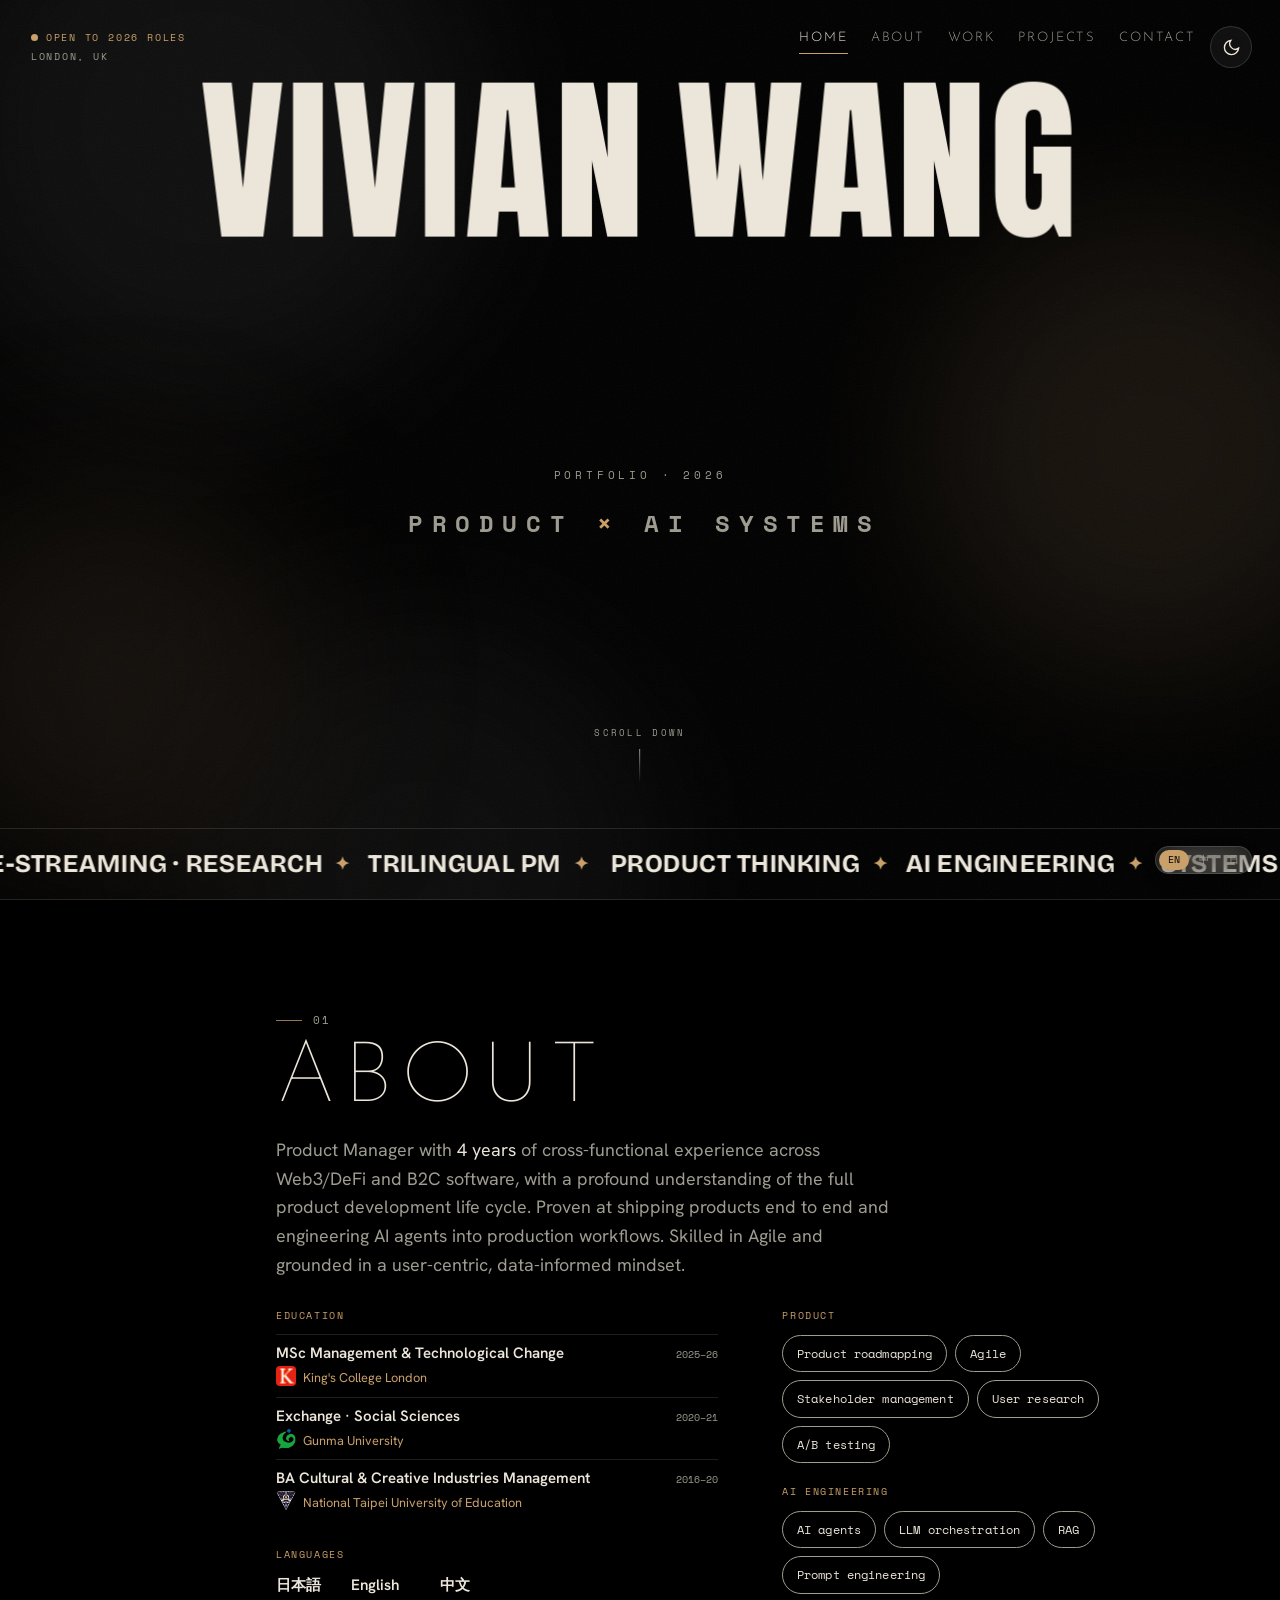
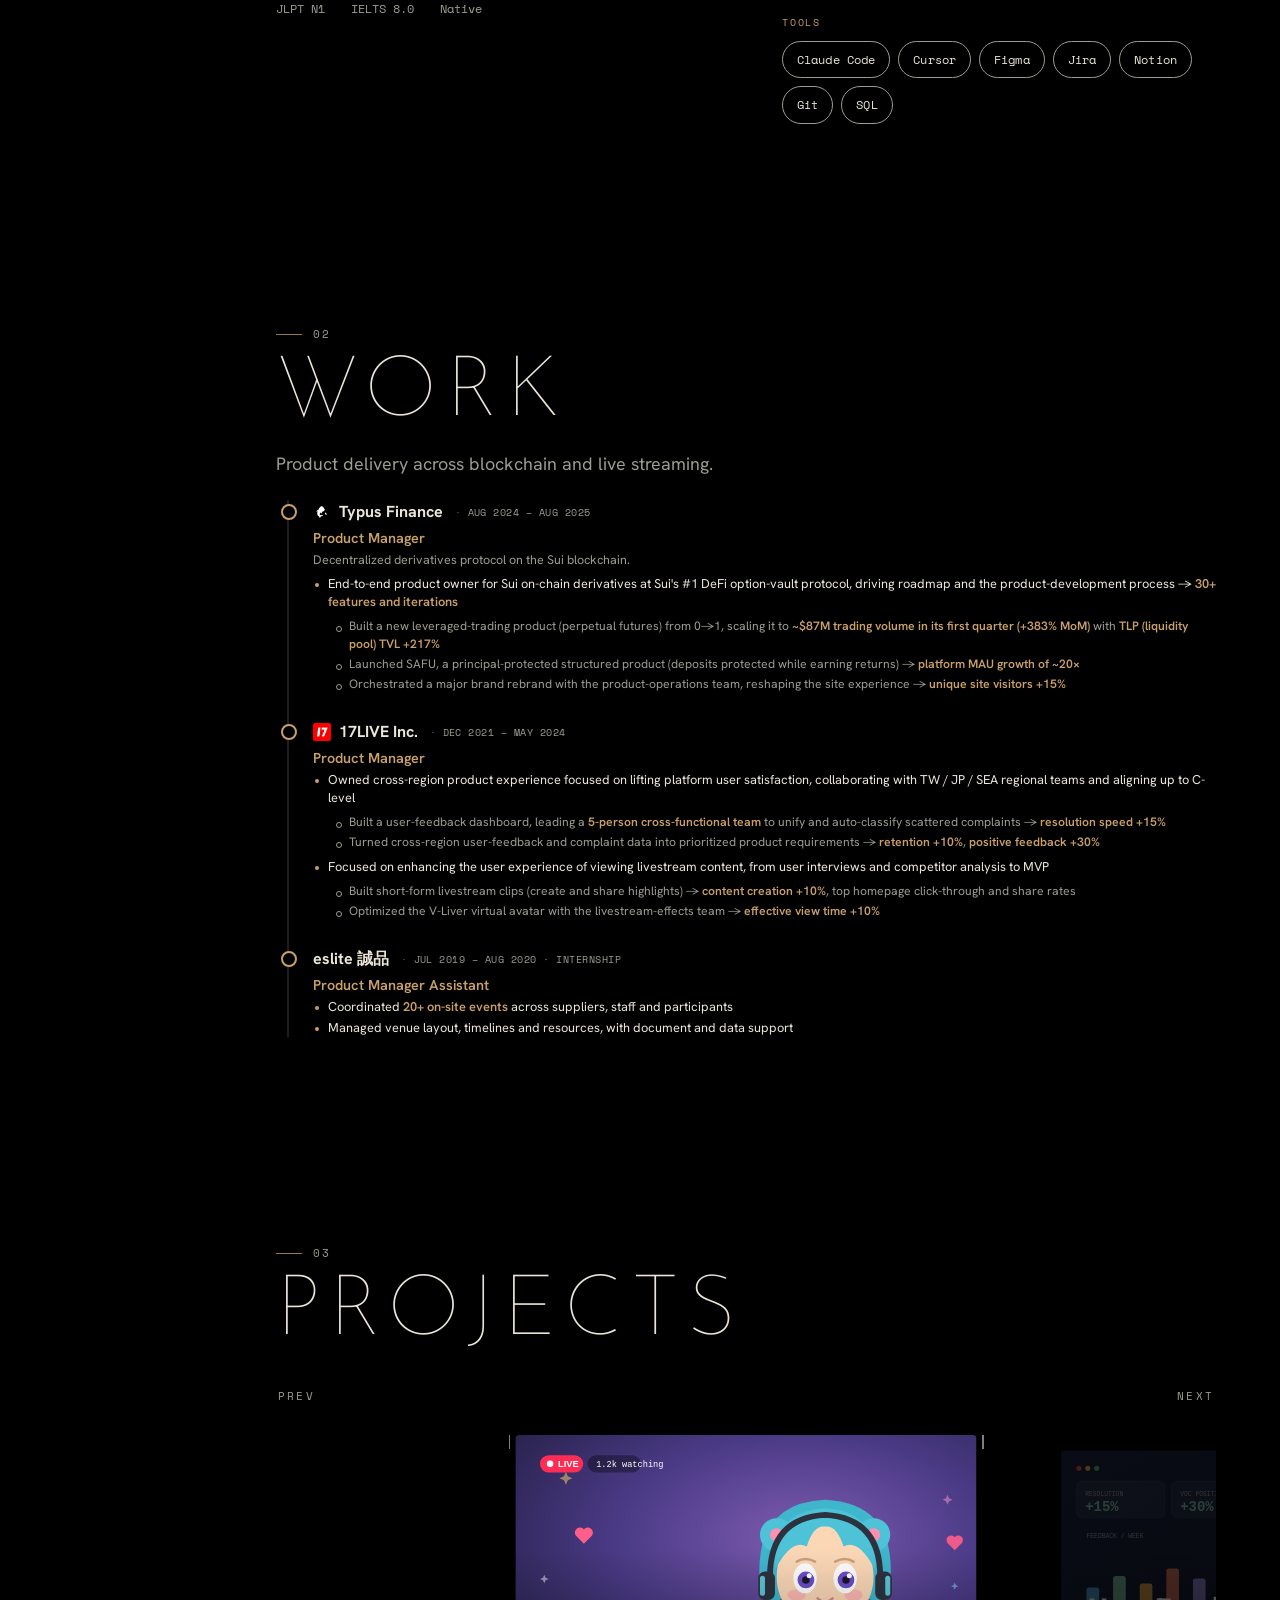
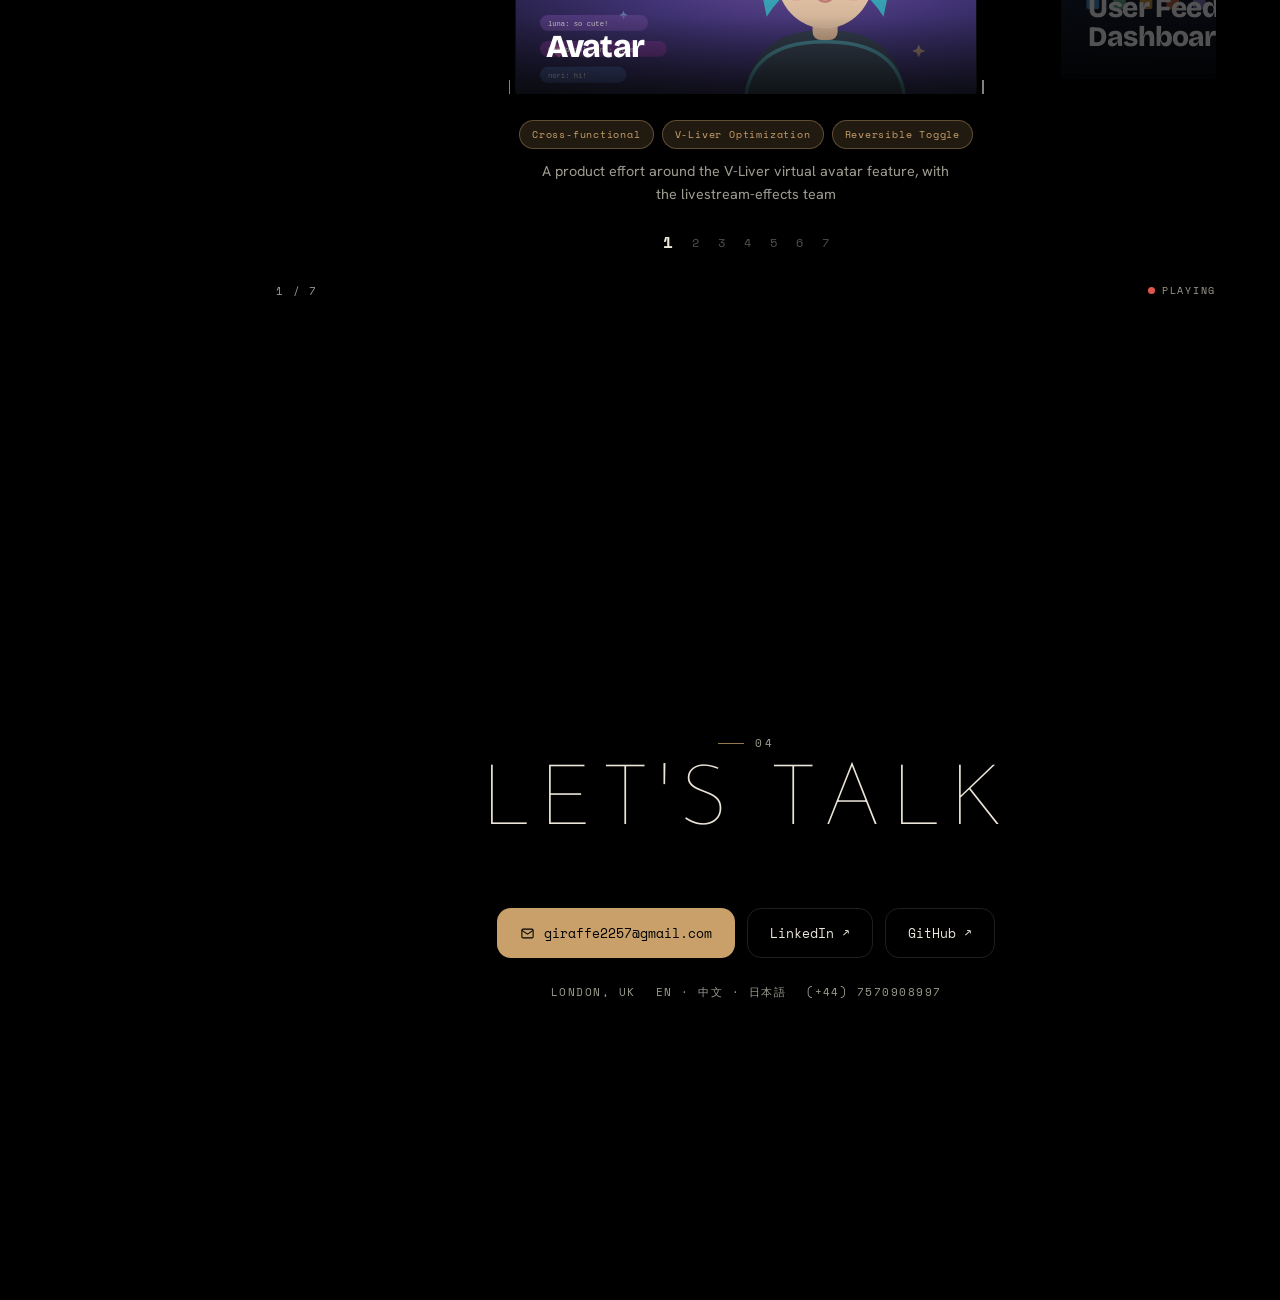
==== commit 3112c2e6: "Fix redirect loop: index-c.html serves home content; home nav links to clean index.html Co-Authored-" ====
--- a/index.html
+++ b/index.html
@@ -3,6 +3,7 @@
 <head>
 <meta charset="UTF-8" />
 <meta name="viewport" content="width=device-width, initial-scale=1.0" />
+<link rel="canonical" href="https://giraffe2257-tech.github.io/portfolio/" />
 <title>Vivian Wang — Product Manager · Variant C · Balance</title>
 <link rel="preconnect" href="https://fonts.googleapis.com" />
 <link rel="preconnect" href="https://fonts.gstatic.com" crossorigin />
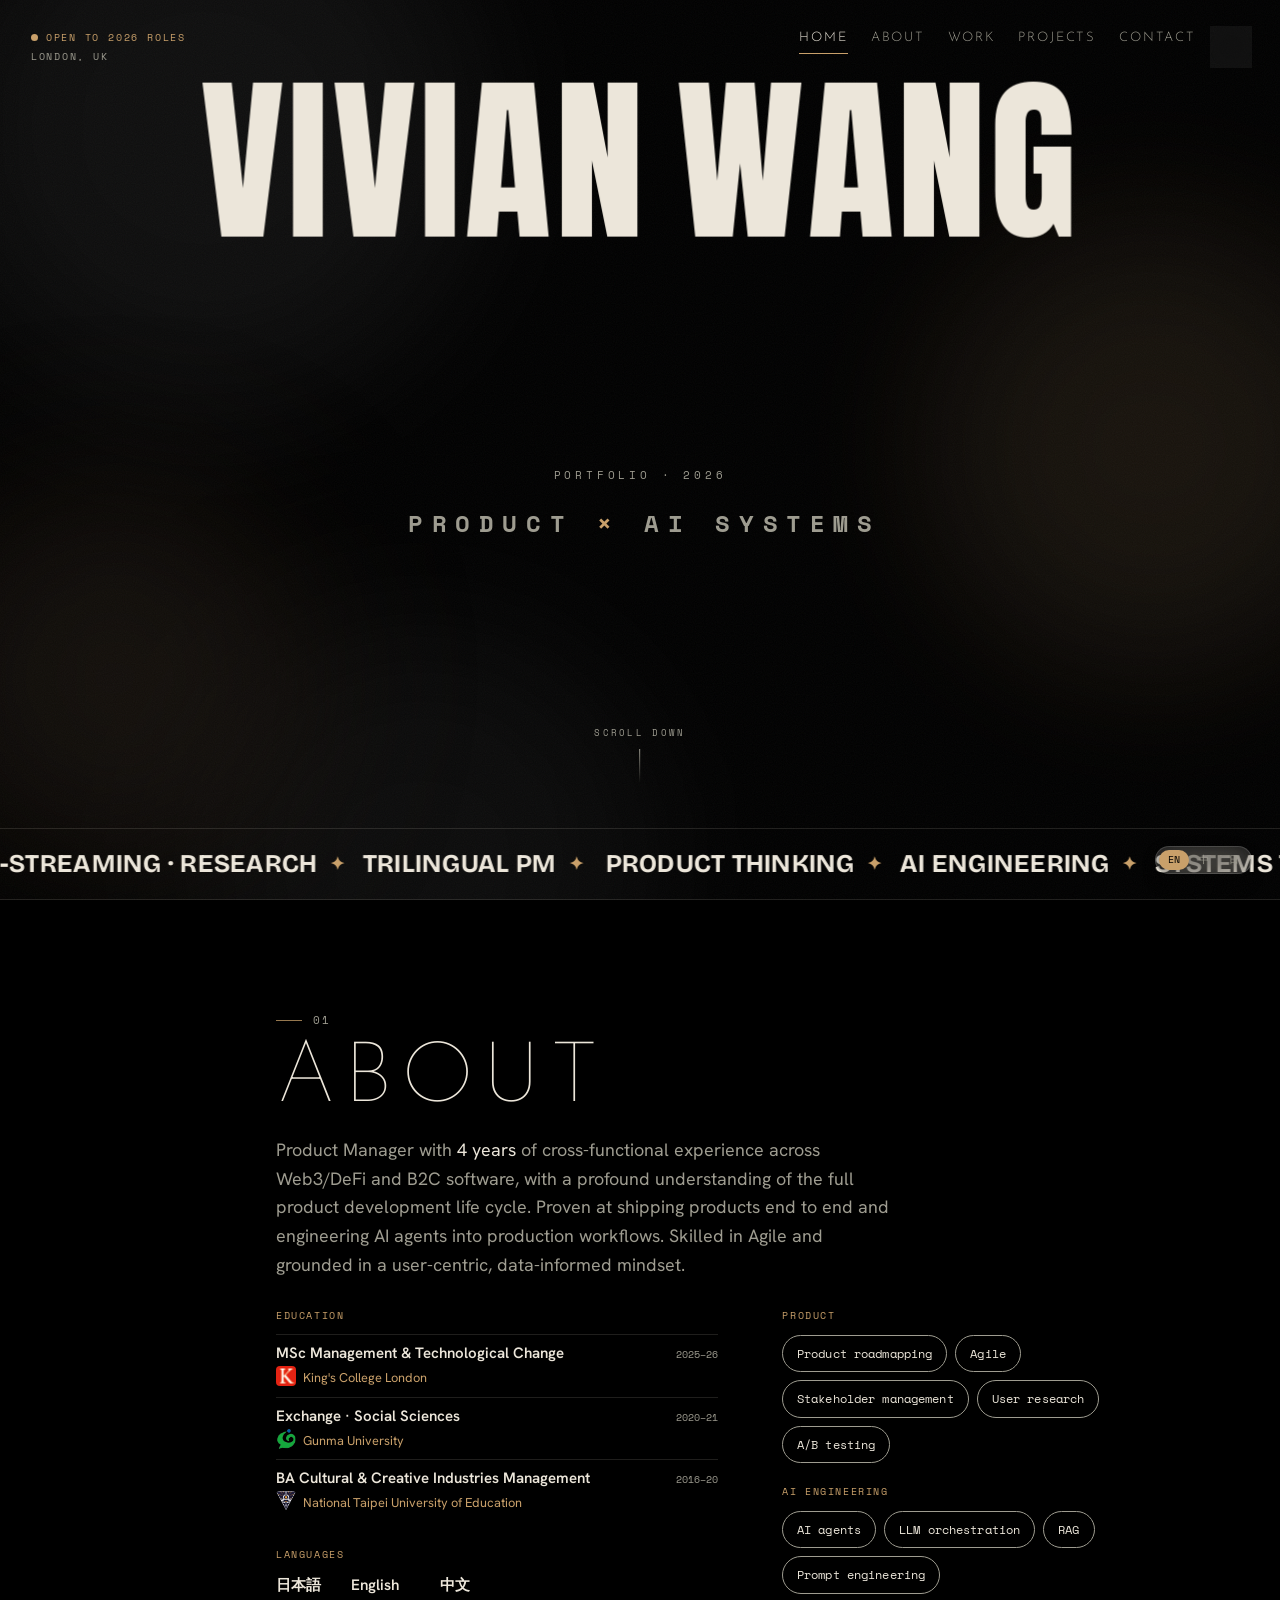
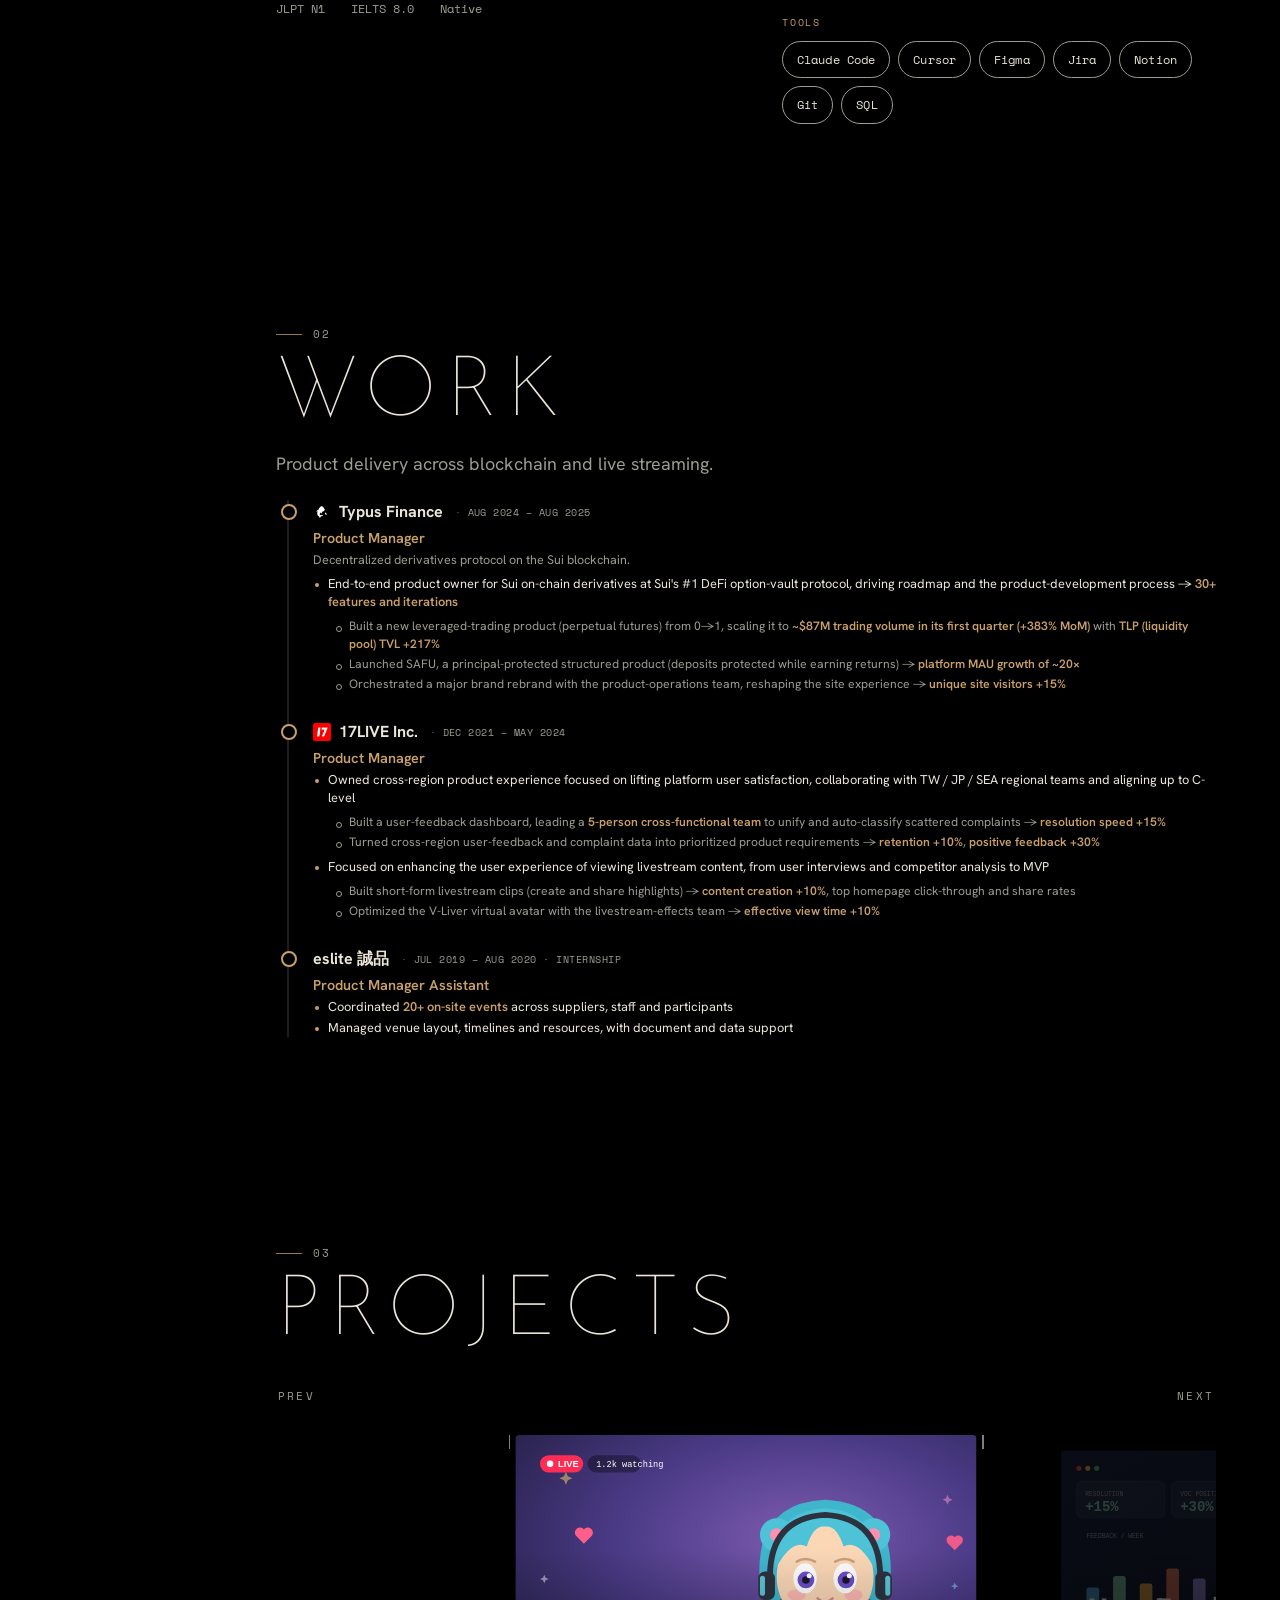
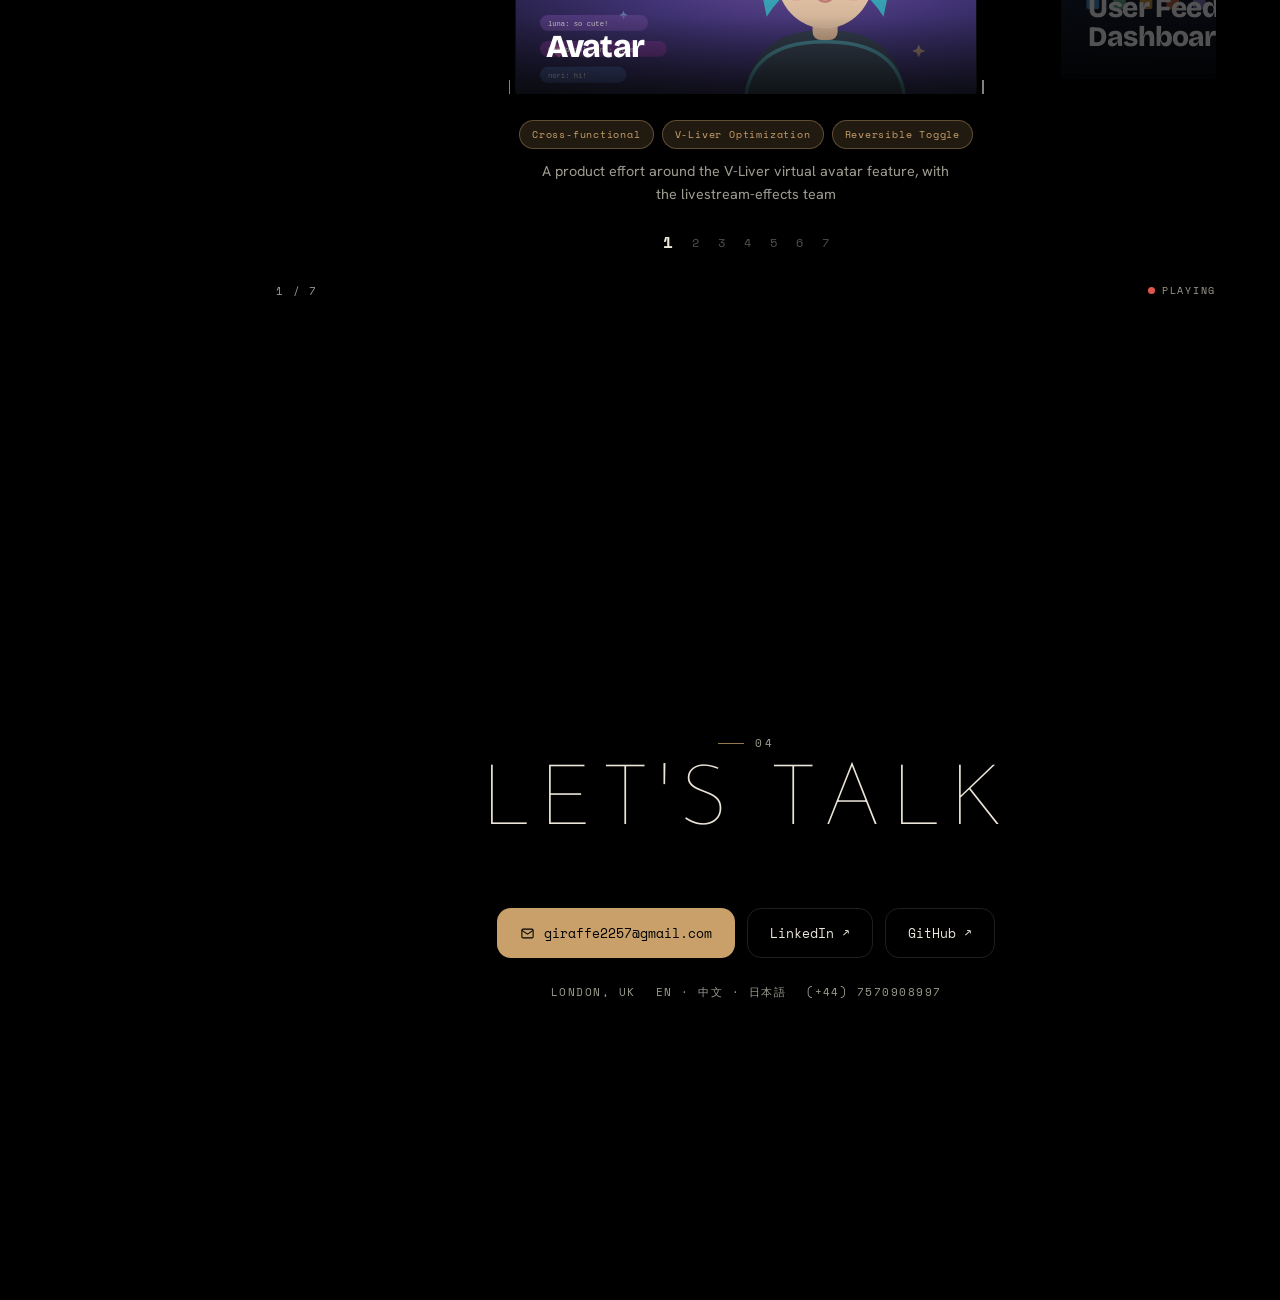
==== commit 7829f56e: "Add Open Graph/Twitter meta + preview image for link unfurling Co-Authored-By: Claude Opus 4.8 (1M c" ====
--- a/index.html
+++ b/index.html
@@ -4,7 +4,20 @@
 <meta charset="UTF-8" />
 <meta name="viewport" content="width=device-width, initial-scale=1.0" />
 <link rel="canonical" href="https://giraffe2257-tech.github.io/portfolio/" />
-<title>Vivian Wang — Product Manager · Variant C · Balance</title>
+<title>Vivian Wang — Product Manager</title>
+<meta name="description" content="Vivian Wang — Product Manager across Web3/DeFi and B2C software, turning AI from demo to production. Portfolio, case studies, and side projects." />
+<meta property="og:type" content="website" />
+<meta property="og:site_name" content="Vivian Wang · Portfolio" />
+<meta property="og:title" content="Vivian Wang — Product Manager" />
+<meta property="og:description" content="Product Manager across Web3/DeFi and B2C software, turning AI from demo to production. Portfolio, case studies, and side projects." />
+<meta property="og:url" content="https://giraffe2257-tech.github.io/portfolio/" />
+<meta property="og:image" content="https://giraffe2257-tech.github.io/portfolio/assets/og-image.jpg" />
+<meta property="og:image:width" content="1200" />
+<meta property="og:image:height" content="630" />
+<meta name="twitter:card" content="summary_large_image" />
+<meta name="twitter:title" content="Vivian Wang — Product Manager" />
+<meta name="twitter:description" content="Product Manager across Web3/DeFi and B2C software, turning AI from demo to production." />
+<meta name="twitter:image" content="https://giraffe2257-tech.github.io/portfolio/assets/og-image.jpg" />
 <link rel="preconnect" href="https://fonts.googleapis.com" />
 <link rel="preconnect" href="https://fonts.gstatic.com" crossorigin />
 <link href="https://fonts.googleapis.com/css2?family=Anton&family=Bricolage+Grotesque:opsz,wght@12..96,400..800&family=Hanken+Grotesk:wght@400;500;600&family=Josefin+Sans:wght@100;200;300;400;500&family=Space+Mono:wght@400;700&display=swap" rel="stylesheet" />
